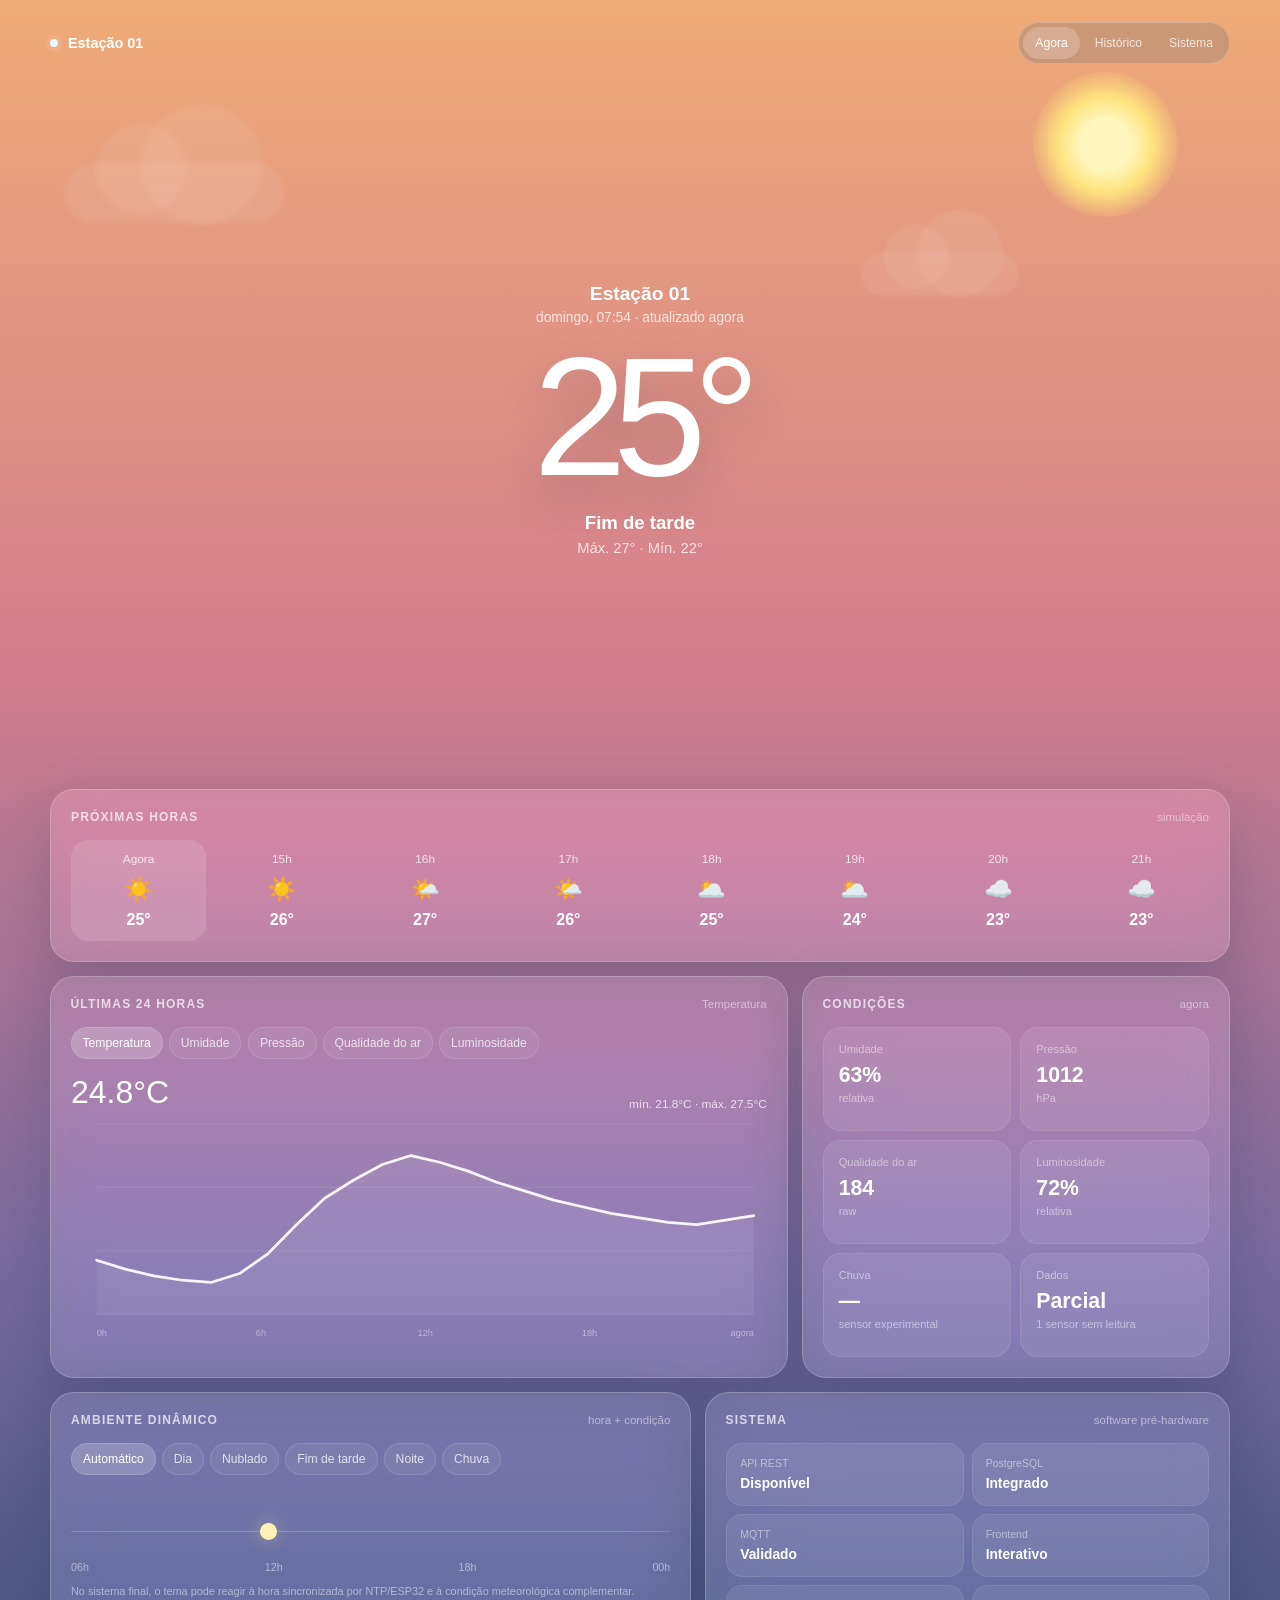
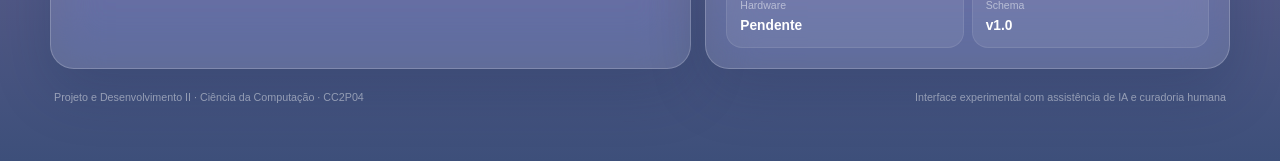
==== preview/index.html @ 2f794c07 "feat: adicionar preview interativo do dashboard" ====
<!doctype html>
<html lang="pt-BR">
<head>
<meta charset="utf-8">
<meta name="viewport" content="width=device-width,initial-scale=1,viewport-fit=cover">
<title>Estação Meteorológica — Preview</title>
<style>
:root{--soft:rgba(255,255,255,.76);--faint:rgba(255,255,255,.5);--glass:rgba(255,255,255,.14);--stroke:rgba(255,255,255,.2);--font:-apple-system,BlinkMacSystemFont,"SF Pro Display","Segoe UI",Arial,sans-serif;--mx:0;--my:0}
*{box-sizing:border-box}html{scroll-behavior:smooth}body{margin:0;min-height:100vh;color:#fff;font-family:var(--font);overflow-x:hidden;transition:background 1s ease;background:linear-gradient(#63c4ff,#4ba6f4 38%,#2e77c3 78%,#245b9b)}
body.cloudy{background:linear-gradient(#9bbfd7,#719ab7 38%,#557b9a 78%,#3d5b7d)}body.sunset{background:linear-gradient(#efab77,#d27d8e 38%,#776a9c 72%,#3d4f7a)}body.night{background:linear-gradient(#162946,#203a65 40%,#1b3156 76%,#0f1d34)}body.rain{background:linear-gradient(#748b9d,#5a7287 40%,#40576c 76%,#2b3d50)}
.sky{position:fixed;inset:0;overflow:hidden;pointer-events:none}.sun,.moon{position:absolute;right:8vw;top:8vh;border-radius:50%;transition:opacity 1s;transform:translate(calc(var(--mx)*-14px),calc(var(--my)*-10px))}.sun{width:145px;height:145px;background:radial-gradient(circle,#fff6bd 0 25%,#ffe37d 46%,rgba(255,225,120,.1) 71%,transparent 73%)}.moon{width:88px;height:88px;background:radial-gradient(circle at 35% 35%,#fff,#dfe8f4 65%,#b9c9db);box-shadow:0 0 36px rgba(220,232,255,.25);opacity:0}
.stars{position:absolute;inset:0;opacity:0;transition:opacity 1s}.star{position:absolute;width:2px;height:2px;border-radius:50%;background:#fff;animation:tw 2.5s ease-in-out infinite alternate}@keyframes tw{from{opacity:.25}to{opacity:.9}}
.cloud{position:absolute;width:220px;height:62px;border-radius:60px;background:rgba(255,255,255,.18);filter:blur(2px);opacity:.15;animation:drift 28s linear infinite alternate}.cloud:before,.cloud:after{content:"";position:absolute;border-radius:50%;background:inherit}.cloud:before{width:90px;height:90px;left:32px;top:-38px}.cloud:after{width:120px;height:120px;right:22px;top:-58px}.c1{left:5vw;top:18vh}.c2{right:18vw;top:27vh;transform:scale(.72)}@keyframes drift{from{margin-left:-25px}to{margin-left:35px}}
.rainfx{position:absolute;inset:-15%;opacity:0;background:repeating-linear-gradient(112deg,transparent 0 25px,rgba(255,255,255,.07) 26px 28px,transparent 29px 52px);animation:rf .85s linear infinite}@keyframes rf{to{background-position:50px 120px}}
body.night .sun{opacity:0}body.night .moon,body.night .stars{opacity:.95}body.cloudy .cloud,body.rain .cloud{opacity:.78}body.sunset .cloud{opacity:.4}body.rain .rainfx{opacity:1}
.shell{width:min(1180px,calc(100% - 28px));margin:auto;padding:22px 0 58px;position:relative;z-index:1}.top{display:flex;justify-content:space-between;align-items:center;gap:16px;position:sticky;top:10px;z-index:9}.brand{display:flex;gap:10px;align-items:center;font-weight:650;font-size:.9rem}.dot{width:8px;height:8px;border-radius:50%;background:#e7fbff;box-shadow:0 0 0 4px rgba(255,255,255,.09)}.nav{display:flex;gap:3px;padding:4px;border:1px solid var(--stroke);background:rgba(18,61,108,.15);backdrop-filter:blur(20px);border-radius:999px}.nav button,.switch button,.tabs button{font:inherit;color:var(--soft);cursor:pointer;border:1px solid transparent;background:transparent;border-radius:999px;padding:8px 11px;font-size:.76rem}.nav button.on,.switch button.on,.tabs button.on{background:rgba(255,255,255,.2);color:#fff}
.hero{min-height:79vh;display:grid;place-items:center;text-align:center}.heroin{transform:translate(calc(var(--mx)*7px),calc(var(--my)*5px));transition:transform .16s linear}.loc{font-size:1.2rem;font-weight:650}.meta{font-size:.86rem;color:var(--soft);margin-top:5px}.temp{font-size:clamp(6rem,15vw,10.5rem);font-weight:180;letter-spacing:-.08em;line-height:.86;margin-top:20px;text-shadow:0 18px 50px rgba(8,35,70,.22)}.cond{font-size:1.16rem;font-weight:650;margin-top:22px}.hilo{font-size:.92rem;color:var(--soft);margin-top:6px}
.glass{background:var(--glass);border:1px solid var(--stroke);box-shadow:0 22px 58px rgba(8,35,70,.2);backdrop-filter:blur(24px) saturate(135%)}.card{border-radius:24px;padding:20px;margin-top:14px}.title{display:flex;justify-content:space-between;align-items:center;margin-bottom:16px}.title h2{margin:0;font-size:.75rem;text-transform:uppercase;letter-spacing:.1em;color:rgba(255,255,255,.72)}.title span{font-size:.72rem;color:var(--faint)}
.hours{display:grid;grid-template-columns:repeat(8,minmax(78px,1fr));gap:8px;overflow-x:auto}.hour{text-align:center;padding:12px 8px;border-radius:17px;transition:.2s}.hour:hover{background:rgba(255,255,255,.1);transform:translateY(-3px)}.hour.now{background:rgba(255,255,255,.13)}.t{font-size:.74rem;color:var(--soft)}.ico{font-size:1.45rem;margin:10px 0 8px}.deg{font-weight:650}
.grid{display:grid;grid-template-columns:1.55fr .9fr;gap:14px}.tabs,.switch{display:flex;gap:6px;flex-wrap:wrap;margin-bottom:15px}.tabs button,.switch button{border-color:rgba(255,255,255,.13);background:rgba(255,255,255,.06)}.charttop{display:flex;justify-content:space-between;align-items:end;gap:10px}.big{font-size:2rem;font-weight:500}.stats{font-size:.74rem;color:var(--soft)}svg{width:100%;display:block;touch-action:none}.tip{position:fixed;pointer-events:none;z-index:20;opacity:0;transform:translate(-50%,-125%);padding:8px 10px;border-radius:12px;background:rgba(8,30,58,.82);border:1px solid rgba(255,255,255,.18);font-size:.72rem;backdrop-filter:blur(12px)}.tip.show{opacity:1}
.tiles{display:grid;grid-template-columns:1fr 1fr;gap:9px}.tile{padding:15px;border-radius:18px;background:rgba(255,255,255,.08);border:1px solid rgba(255,255,255,.09);transition:.16s;min-height:104px}.tile:hover{transform:translateY(-3px);background:rgba(255,255,255,.13)}.k{font-size:.69rem;color:var(--faint)}.v{font-size:1.33rem;font-weight:620;margin-top:8px}.u{font-size:.69rem;color:var(--faint);margin-top:4px}
.system{display:grid;grid-template-columns:1.1fr .9fr;gap:14px}.timeline{height:72px;position:relative;margin-top:26px}.timeline:before{content:"";position:absolute;left:0;right:0;top:30px;height:1px;background:rgba(255,255,255,.18)}.marker{position:absolute;top:22px;width:17px;height:17px;border-radius:50%;background:#fff2b6;box-shadow:0 0 18px rgba(255,232,150,.4);transition:left .8s}.labels{position:absolute;left:0;right:0;bottom:0;display:flex;justify-content:space-between;font-size:.67rem;color:var(--faint)}.sysgrid{display:grid;grid-template-columns:1fr 1fr;gap:8px}.sys{padding:13px;border-radius:16px;background:rgba(255,255,255,.08);border:1px solid rgba(255,255,255,.09)}.sys span{display:block;font-size:.66rem;color:var(--faint);margin-bottom:5px}.sys strong{font-size:.86rem}.note{font-size:.68rem;color:var(--faint);line-height:1.5;margin-top:10px}footer{padding:22px 4px 0;font-size:.67rem;color:var(--faint);display:flex;justify-content:space-between;gap:10px}
@media(max-width:900px){.grid,.system{grid-template-columns:1fr}}@media(max-width:650px){.shell{width:calc(100% - 18px);padding-top:12px}.hero{min-height:74vh}.hours{grid-template-columns:repeat(8,82px)}.nav button{padding:7px 9px}footer{flex-direction:column}}
</style>
</head>
<body>
<div class="sky"><div class="sun"></div><div class="moon"></div><div class="stars" id="stars"></div><div class="cloud c1"></div><div class="cloud c2"></div><div class="rainfx"></div></div>
<div class="tip" id="tip"></div>
<main class="shell">
<header class="top"><div class="brand"><span class="dot"></span>Estação 01</div><nav class="nav"><button class="on" data-to="hero">Agora</button><button data-to="history">Histórico</button><button data-to="system">Sistema</button></nav></header>
<section class="hero" id="hero"><div class="heroin"><div class="loc">Estação 01</div><div class="meta" id="meta"></div><div class="temp">25°</div><div class="cond" id="cond">Céu aberto</div><div class="hilo">Máx. 27° · Mín. 22°</div></div></section>
<section class="card glass"><div class="title"><h2>Próximas horas</h2><span>simulação</span></div><div class="hours">
<div class="hour now"><div class="t">Agora</div><div class="ico">☀️</div><div class="deg">25°</div></div><div class="hour"><div class="t">15h</div><div class="ico">☀️</div><div class="deg">26°</div></div><div class="hour"><div class="t">16h</div><div class="ico">🌤️</div><div class="deg">27°</div></div><div class="hour"><div class="t">17h</div><div class="ico">🌤️</div><div class="deg">26°</div></div><div class="hour"><div class="t">18h</div><div class="ico">🌥️</div><div class="deg">25°</div></div><div class="hour"><div class="t">19h</div><div class="ico">🌥️</div><div class="deg">24°</div></div><div class="hour"><div class="t">20h</div><div class="ico">☁️</div><div class="deg">23°</div></div><div class="hour"><div class="t">21h</div><div class="ico">☁️</div><div class="deg">23°</div></div>
</div></section>
<section class="grid" id="history">
<article class="card glass"><div class="title"><h2>Últimas 24 horas</h2><span id="mname">Temperatura</span></div><div class="tabs" id="tabs"></div><div class="charttop"><div class="big" id="cval">24.8°C</div><div class="stats" id="stats"></div></div><svg id="chart" viewBox="0 0 760 250"></svg></article>
<aside class="card glass"><div class="title"><h2>Condições</h2><span>agora</span></div><div class="tiles"><div class="tile"><div class="k">Umidade</div><div class="v">63%</div><div class="u">relativa</div></div><div class="tile"><div class="k">Pressão</div><div class="v">1012</div><div class="u">hPa</div></div><div class="tile"><div class="k">Qualidade do ar</div><div class="v">184</div><div class="u">raw</div></div><div class="tile"><div class="k">Luminosidade</div><div class="v">72%</div><div class="u">relativa</div></div><div class="tile"><div class="k">Chuva</div><div class="v">—</div><div class="u">sensor experimental</div></div><div class="tile"><div class="k">Dados</div><div class="v">Parcial</div><div class="u">1 sensor sem leitura</div></div></div></aside>
</section>
<section class="system" id="system">
<article class="card glass"><div class="title"><h2>Ambiente dinâmico</h2><span>hora + condição</span></div><div class="switch" id="switch"><button class="on" data-w="auto">Automático</button><button data-w="">Dia</button><button data-w="cloudy">Nublado</button><button data-w="sunset">Fim de tarde</button><button data-w="night">Noite</button><button data-w="rain">Chuva</button></div><div class="timeline"><div class="marker" id="marker"></div><div class="labels"><span>06h</span><span>12h</span><span>18h</span><span>00h</span></div></div><div class="note">No sistema final, o tema pode reagir à hora sincronizada por NTP/ESP32 e à condição meteorológica complementar.</div></article>
<aside class="card glass"><div class="title"><h2>Sistema</h2><span>software pré-hardware</span></div><div class="sysgrid"><div class="sys"><span>API REST</span><strong>Disponível</strong></div><div class="sys"><span>PostgreSQL</span><strong>Integrado</strong></div><div class="sys"><span>MQTT</span><strong>Validado</strong></div><div class="sys"><span>Frontend</span><strong>Interativo</strong></div><div class="sys"><span>Hardware</span><strong>Pendente</strong></div><div class="sys"><span>Schema</span><strong>v1.0</strong></div></div></aside>
</section>
<footer><span>Projeto e Desenvolvimento II · Ciência da Computação · CC2P04</span><span>Interface experimental com assistência de IA e curadoria humana</span></footer>
</main>
<script>
const R=document.documentElement;addEventListener("pointermove",e=>{R.style.setProperty("--mx",(e.clientX/innerWidth-.5).toFixed(3));R.style.setProperty("--my",(e.clientY/innerHeight-.5).toFixed(3))});
const S=document.getElementById("stars");for(let i=0;i<70;i++){let s=document.createElement("i");s.className="star";s.style.left=Math.random()*100+"%";s.style.top=Math.random()*58+"%";s.style.animationDelay=Math.random()*3+"s";S.appendChild(s)}
document.querySelectorAll(".nav button").forEach(b=>b.onclick=()=>{document.querySelectorAll(".nav button").forEach(x=>x.classList.remove("on"));b.classList.add("on");document.getElementById(b.dataset.to).scrollIntoView({behavior:"smooth"})});
const D={temperature_c:["Temperatura","°C",1,[22.8,22.4,22.1,21.9,21.8,22.2,23.1,24.4,25.6,26.4,27.1,27.5,27.2,26.8,26.3,25.9,25.5,25.2,24.9,24.7,24.5,24.4,24.6,24.8]],humidity_pct:["Umidade","%",0,[71,73,74,75,76,74,71,68,64,60,57,55,54,55,57,59,61,62,63,64,65,65,64,63]],pressure_hpa:["Pressão"," hPa",0,[1014,1014,1014,1013,1013,1013,1013,1012,1012,1012,1011,1011,1011,1011,1012,1012,1012,1012,1012,1013,1013,1013,1012,1012]],air_quality_raw:["Qualidade do ar"," raw",0,[168,170,171,169,166,165,170,176,180,184,190,194,197,192,188,185,182,180,179,181,183,185,184,184]],luminosity_pct:["Luminosidade","%",0,[2,1,1,1,2,8,20,38,56,69,78,84,87,83,77,68,55,41,28,17,9,5,3,2]]};let A="temperature_c",P=[];
function tabs(){let c=document.getElementById("tabs");c.innerHTML="";Object.entries(D).forEach(([k,v])=>{let b=document.createElement("button");b.textContent=v[0];if(k===A)b.className="on";b.onclick=()=>{A=k;tabs();chart()};c.appendChild(b)})}
function chart(){let [name,u,dec,v]=D[A],W=760,H=250,p={l:28,r:14,t:14,b:28},mn=Math.min(...v),mx=Math.max(...v),sp=Math.max(mx-mn,2),lo=mn-sp*.25,hi=mx+sp*.25,x=i=>p.l+i*(W-p.l-p.r)/(v.length-1),y=n=>p.t+(hi-n)*(H-p.t-p.b)/(hi-lo);P=v.map((n,i)=>({x:x(i),y:y(n),v:n,i}));let pts=P.map(q=>q.x+","+q.y).join(" "),area=p.l+","+(H-p.b)+" "+pts+" "+(W-p.r)+","+(H-p.b),g="";for(let i=0;i<4;i++){let yy=p.t+i*(H-p.t-p.b)/3;g+='<line x1="'+p.l+'" y1="'+yy+'" x2="'+(W-p.r)+'" y2="'+yy+'" stroke="rgba(255,255,255,.11)"/>'}let labs=["0h","6h","12h","18h","agora"].map((z,i)=>'<text x="'+(p.l+i*(W-p.l-p.r)/4)+'" y="'+(H-4)+'" fill="rgba(255,255,255,.48)" font-size="10" text-anchor="'+(i===0?"start":i===4?"end":"middle")+'">'+z+'</text>').join("");document.getElementById("chart").innerHTML=g+'<polygon points="'+area+'" fill="rgba(255,255,255,.07)"/><polyline points="'+pts+'" fill="none" stroke="white" stroke-opacity=".92" stroke-width="3" stroke-linecap="round" stroke-linejoin="round"/><line id="cross" y1="'+p.t+'" y2="'+(H-p.b)+'" stroke="rgba(255,255,255,.4)" opacity="0"/><circle id="focus" r="5" fill="white" opacity="0"/>'+labs;document.getElementById("mname").textContent=name;document.getElementById("cval").textContent=v.at(-1).toFixed(dec)+u;document.getElementById("stats").textContent="mín. "+mn.toFixed(dec)+u+" · máx. "+mx.toFixed(dec)+u}
function move(e){let r=chartEl.getBoundingClientRect(),cx=e.touches?e.touches[0].clientX:e.clientX,cy=e.touches?e.touches[0].clientY:e.clientY,sx=(cx-r.left)*760/r.width,q=P.reduce((a,b)=>Math.abs(b.x-sx)<Math.abs(a.x-sx)?b:a),d=D[A],cr=document.getElementById("cross"),fo=document.getElementById("focus");cr.setAttribute("x1",q.x);cr.setAttribute("x2",q.x);cr.setAttribute("opacity","1");fo.setAttribute("cx",q.x);fo.setAttribute("cy",q.y);fo.setAttribute("opacity","1");let tip=document.getElementById("tip");tip.textContent=String(q.i).padStart(2,"0")+"h · "+q.v.toFixed(d[2])+d[1];tip.style.left=cx+"px";tip.style.top=cy+"px";tip.classList.add("show")}function leave(){document.getElementById("tip").classList.remove("show");document.getElementById("cross")?.setAttribute("opacity","0");document.getElementById("focus")?.setAttribute("opacity","0")}
const chartEl=document.getElementById("chart");chartEl.addEventListener("mousemove",move);chartEl.addEventListener("mouseleave",leave);chartEl.addEventListener("touchmove",e=>{e.preventDefault();move(e)},{passive:false});chartEl.addEventListener("touchend",leave);
function theme(n){document.body.className=n;document.getElementById("cond").textContent=n==="cloudy"?"Nublado":n==="sunset"?"Fim de tarde":n==="night"?"Céu limpo":n==="rain"?"Chuva":"Céu aberto"}function auto(){let h=new Date().getHours();theme(h>=5&&h<8?"sunset":h>=8&&h<17?"":h>=17&&h<19?"sunset":"night")}
document.querySelectorAll("#switch button").forEach(b=>b.onclick=()=>{document.querySelectorAll("#switch button").forEach(x=>x.classList.remove("on"));b.classList.add("on");b.dataset.w==="auto"?auto():theme(b.dataset.w)});
function clock(){let n=new Date();document.getElementById("meta").textContent=new Intl.DateTimeFormat("pt-BR",{weekday:"long",hour:"2-digit",minute:"2-digit"}).format(n)+" · atualizado agora";let m=n.getHours()*60+n.getMinutes();document.getElementById("marker").style.left="calc("+Math.max(3,Math.min(95,m/1440*100))+"% - 8px)"}tabs();chart();auto();clock();setInterval(clock,30000);
</script>
</body>
</html>
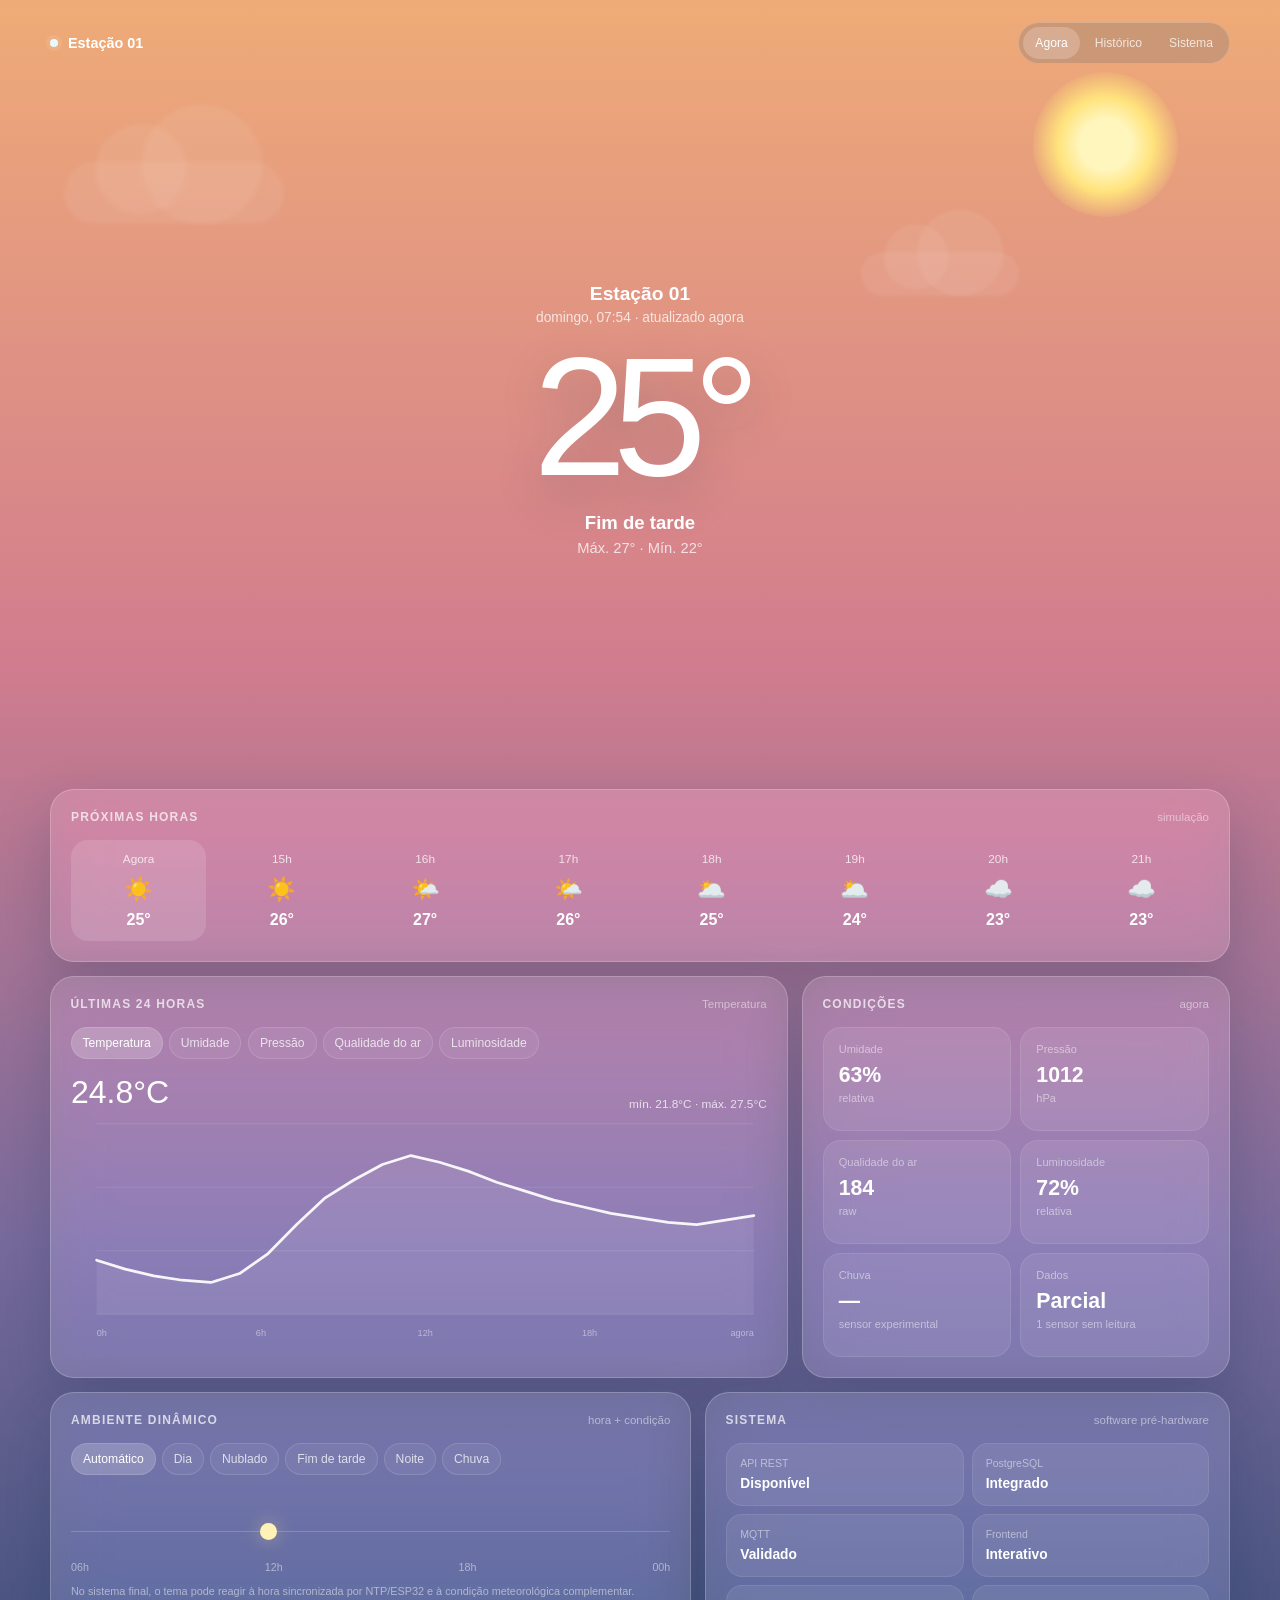
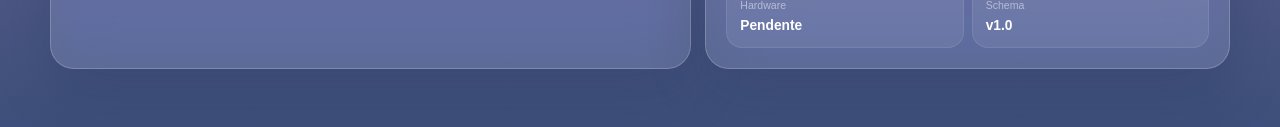
==== commit c78c0f5e: "fix: ocultar footer do preview público" ====
--- a/preview/index.html
+++ b/preview/index.html
@@ -19,8 +19,8 @@
 .hours{display:grid;grid-template-columns:repeat(8,minmax(78px,1fr));gap:8px;overflow-x:auto}.hour{text-align:center;padding:12px 8px;border-radius:17px;transition:.2s}.hour:hover{background:rgba(255,255,255,.1);transform:translateY(-3px)}.hour.now{background:rgba(255,255,255,.13)}.t{font-size:.74rem;color:var(--soft)}.ico{font-size:1.45rem;margin:10px 0 8px}.deg{font-weight:650}
 .grid{display:grid;grid-template-columns:1.55fr .9fr;gap:14px}.tabs,.switch{display:flex;gap:6px;flex-wrap:wrap;margin-bottom:15px}.tabs button,.switch button{border-color:rgba(255,255,255,.13);background:rgba(255,255,255,.06)}.charttop{display:flex;justify-content:space-between;align-items:end;gap:10px}.big{font-size:2rem;font-weight:500}.stats{font-size:.74rem;color:var(--soft)}svg{width:100%;display:block;touch-action:none}.tip{position:fixed;pointer-events:none;z-index:20;opacity:0;transform:translate(-50%,-125%);padding:8px 10px;border-radius:12px;background:rgba(8,30,58,.82);border:1px solid rgba(255,255,255,.18);font-size:.72rem;backdrop-filter:blur(12px)}.tip.show{opacity:1}
 .tiles{display:grid;grid-template-columns:1fr 1fr;gap:9px}.tile{padding:15px;border-radius:18px;background:rgba(255,255,255,.08);border:1px solid rgba(255,255,255,.09);transition:.16s;min-height:104px}.tile:hover{transform:translateY(-3px);background:rgba(255,255,255,.13)}.k{font-size:.69rem;color:var(--faint)}.v{font-size:1.33rem;font-weight:620;margin-top:8px}.u{font-size:.69rem;color:var(--faint);margin-top:4px}
-.system{display:grid;grid-template-columns:1.1fr .9fr;gap:14px}.timeline{height:72px;position:relative;margin-top:26px}.timeline:before{content:"";position:absolute;left:0;right:0;top:30px;height:1px;background:rgba(255,255,255,.18)}.marker{position:absolute;top:22px;width:17px;height:17px;border-radius:50%;background:#fff2b6;box-shadow:0 0 18px rgba(255,232,150,.4);transition:left .8s}.labels{position:absolute;left:0;right:0;bottom:0;display:flex;justify-content:space-between;font-size:.67rem;color:var(--faint)}.sysgrid{display:grid;grid-template-columns:1fr 1fr;gap:8px}.sys{padding:13px;border-radius:16px;background:rgba(255,255,255,.08);border:1px solid rgba(255,255,255,.09)}.sys span{display:block;font-size:.66rem;color:var(--faint);margin-bottom:5px}.sys strong{font-size:.86rem}.note{font-size:.68rem;color:var(--faint);line-height:1.5;margin-top:10px}footer{padding:22px 4px 0;font-size:.67rem;color:var(--faint);display:flex;justify-content:space-between;gap:10px}
-@media(max-width:900px){.grid,.system{grid-template-columns:1fr}}@media(max-width:650px){.shell{width:calc(100% - 18px);padding-top:12px}.hero{min-height:74vh}.hours{grid-template-columns:repeat(8,82px)}.nav button{padding:7px 9px}footer{flex-direction:column}}
+.system{display:grid;grid-template-columns:1.1fr .9fr;gap:14px}.timeline{height:72px;position:relative;margin-top:26px}.timeline:before{content:"";position:absolute;left:0;right:0;top:30px;height:1px;background:rgba(255,255,255,.18)}.marker{position:absolute;top:22px;width:17px;height:17px;border-radius:50%;background:#fff2b6;box-shadow:0 0 18px rgba(255,232,150,.4);transition:left .8s}.labels{position:absolute;left:0;right:0;bottom:0;display:flex;justify-content:space-between;font-size:.67rem;color:var(--faint)}.sysgrid{display:grid;grid-template-columns:1fr 1fr;gap:8px}.sys{padding:13px;border-radius:16px;background:rgba(255,255,255,.08);border:1px solid rgba(255,255,255,.09)}.sys span{display:block;font-size:.66rem;color:var(--faint);margin-bottom:5px}.sys strong{font-size:.86rem}.note{font-size:.68rem;color:var(--faint);line-height:1.5;margin-top:10px}
+@media(max-width:900px){.grid,.system{grid-template-columns:1fr}}@media(max-width:650px){.shell{width:calc(100% - 18px);padding-top:12px}.hero{min-height:74vh}.hours{grid-template-columns:repeat(8,82px)}.nav button{padding:7px 9px}}
 </style>
 </head>
 <body>
@@ -40,7 +40,6 @@
 <article class="card glass"><div class="title"><h2>Ambiente dinâmico</h2><span>hora + condição</span></div><div class="switch" id="switch"><button class="on" data-w="auto">Automático</button><button data-w="">Dia</button><button data-w="cloudy">Nublado</button><button data-w="sunset">Fim de tarde</button><button data-w="night">Noite</button><button data-w="rain">Chuva</button></div><div class="timeline"><div class="marker" id="marker"></div><div class="labels"><span>06h</span><span>12h</span><span>18h</span><span>00h</span></div></div><div class="note">No sistema final, o tema pode reagir à hora sincronizada por NTP/ESP32 e à condição meteorológica complementar.</div></article>
 <aside class="card glass"><div class="title"><h2>Sistema</h2><span>software pré-hardware</span></div><div class="sysgrid"><div class="sys"><span>API REST</span><strong>Disponível</strong></div><div class="sys"><span>PostgreSQL</span><strong>Integrado</strong></div><div class="sys"><span>MQTT</span><strong>Validado</strong></div><div class="sys"><span>Frontend</span><strong>Interativo</strong></div><div class="sys"><span>Hardware</span><strong>Pendente</strong></div><div class="sys"><span>Schema</span><strong>v1.0</strong></div></div></aside>
 </section>
-<footer><span>Projeto e Desenvolvimento II · Ciência da Computação · CC2P04</span><span>Interface experimental com assistência de IA e curadoria humana</span></footer>
 </main>
 <script>
 const R=document.documentElement;addEventListener("pointermove",e=>{R.style.setProperty("--mx",(e.clientX/innerWidth-.5).toFixed(3));R.style.setProperty("--my",(e.clientY/innerHeight-.5).toFixed(3))});
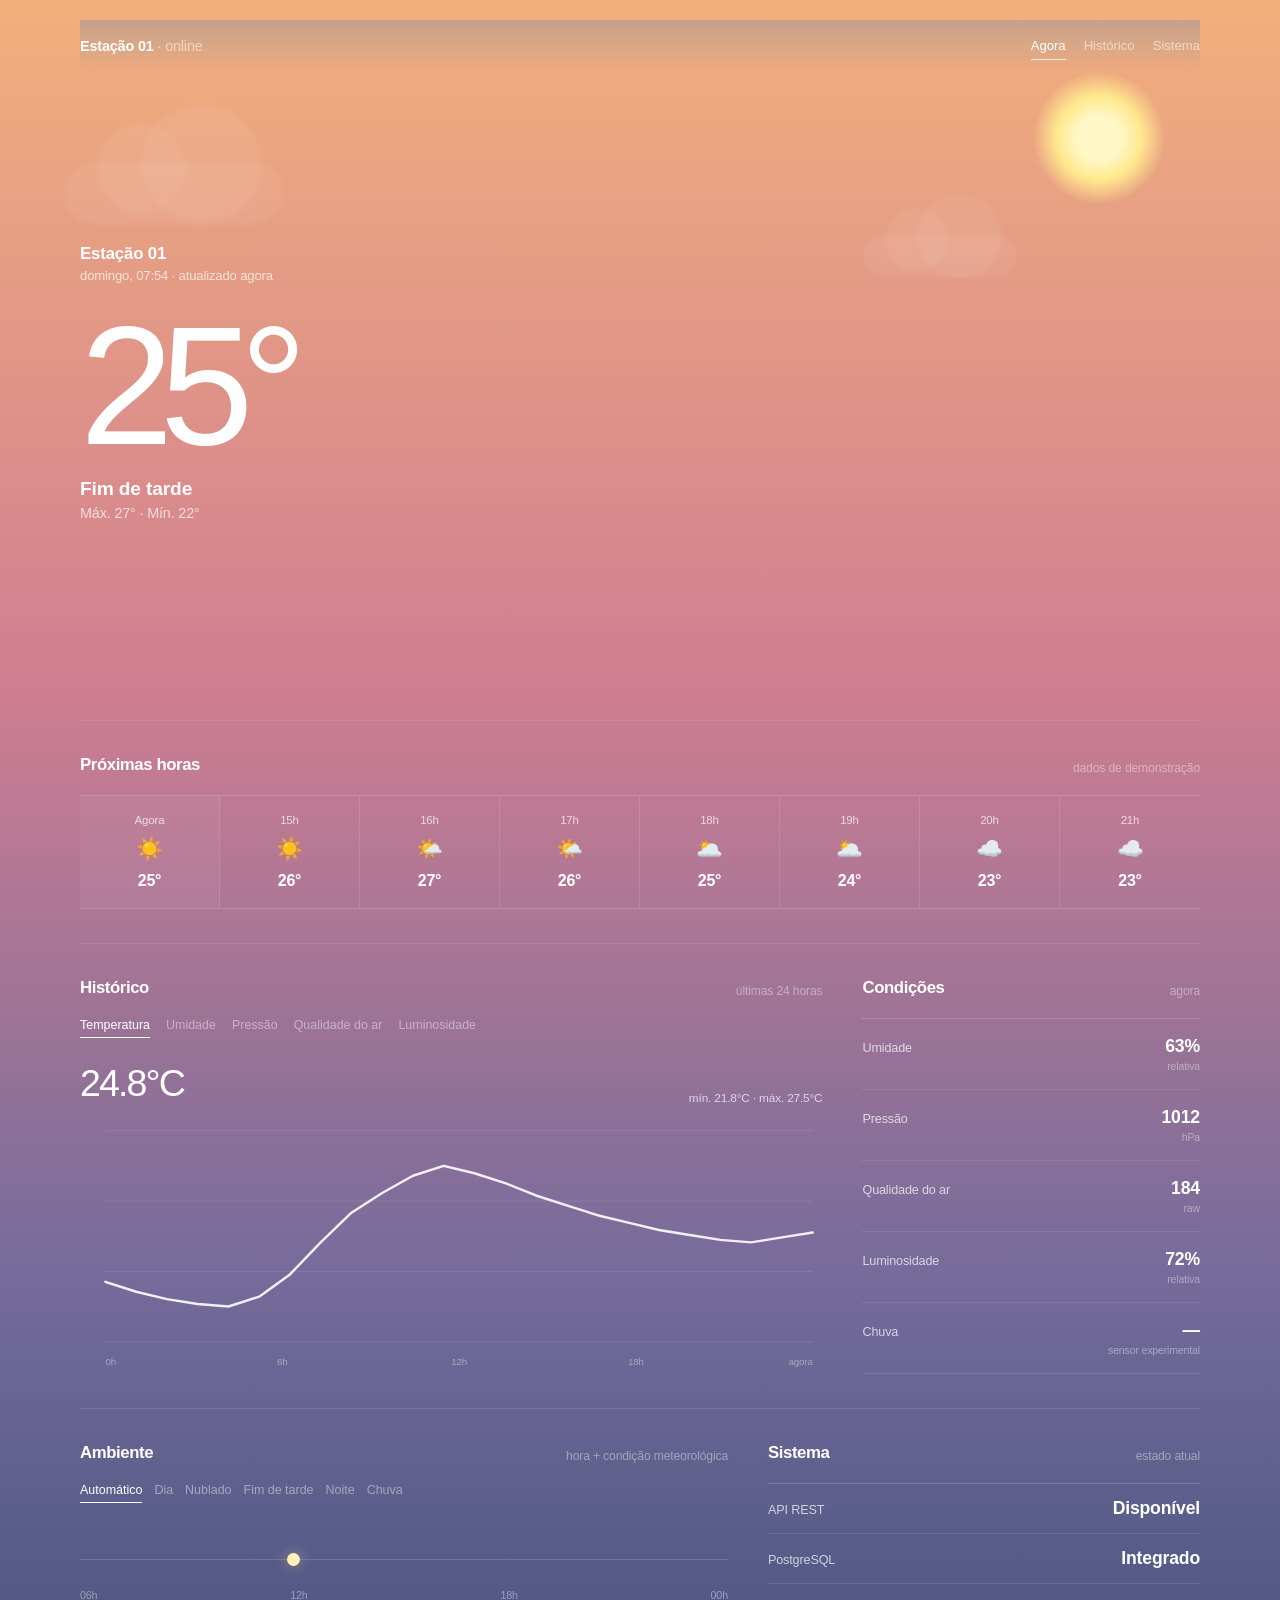
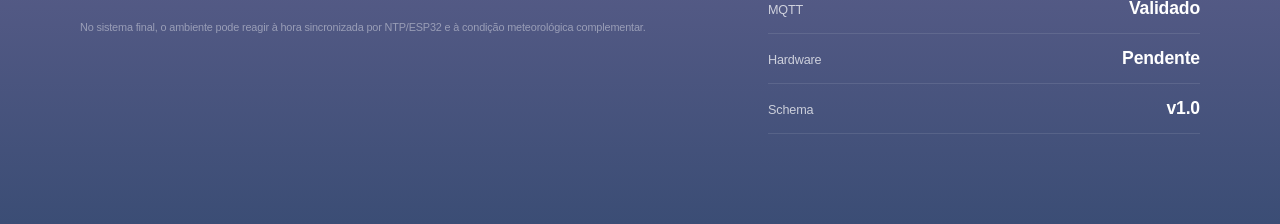
==== commit 912c9b98: "refactor: refinar composição visual do preview" ====
--- a/preview/index.html
+++ b/preview/index.html
@@ -3,56 +3,250 @@
 <head>
 <meta charset="utf-8">
 <meta name="viewport" content="width=device-width,initial-scale=1,viewport-fit=cover">
-<title>Estação Meteorológica — Preview</title>
+<title>Estação Meteorológica — Preview refinado</title>
 <style>
-:root{--soft:rgba(255,255,255,.76);--faint:rgba(255,255,255,.5);--glass:rgba(255,255,255,.14);--stroke:rgba(255,255,255,.2);--font:-apple-system,BlinkMacSystemFont,"SF Pro Display","Segoe UI",Arial,sans-serif;--mx:0;--my:0}
-*{box-sizing:border-box}html{scroll-behavior:smooth}body{margin:0;min-height:100vh;color:#fff;font-family:var(--font);overflow-x:hidden;transition:background 1s ease;background:linear-gradient(#63c4ff,#4ba6f4 38%,#2e77c3 78%,#245b9b)}
-body.cloudy{background:linear-gradient(#9bbfd7,#719ab7 38%,#557b9a 78%,#3d5b7d)}body.sunset{background:linear-gradient(#efab77,#d27d8e 38%,#776a9c 72%,#3d4f7a)}body.night{background:linear-gradient(#162946,#203a65 40%,#1b3156 76%,#0f1d34)}body.rain{background:linear-gradient(#748b9d,#5a7287 40%,#40576c 76%,#2b3d50)}
-.sky{position:fixed;inset:0;overflow:hidden;pointer-events:none}.sun,.moon{position:absolute;right:8vw;top:8vh;border-radius:50%;transition:opacity 1s;transform:translate(calc(var(--mx)*-14px),calc(var(--my)*-10px))}.sun{width:145px;height:145px;background:radial-gradient(circle,#fff6bd 0 25%,#ffe37d 46%,rgba(255,225,120,.1) 71%,transparent 73%)}.moon{width:88px;height:88px;background:radial-gradient(circle at 35% 35%,#fff,#dfe8f4 65%,#b9c9db);box-shadow:0 0 36px rgba(220,232,255,.25);opacity:0}
-.stars{position:absolute;inset:0;opacity:0;transition:opacity 1s}.star{position:absolute;width:2px;height:2px;border-radius:50%;background:#fff;animation:tw 2.5s ease-in-out infinite alternate}@keyframes tw{from{opacity:.25}to{opacity:.9}}
-.cloud{position:absolute;width:220px;height:62px;border-radius:60px;background:rgba(255,255,255,.18);filter:blur(2px);opacity:.15;animation:drift 28s linear infinite alternate}.cloud:before,.cloud:after{content:"";position:absolute;border-radius:50%;background:inherit}.cloud:before{width:90px;height:90px;left:32px;top:-38px}.cloud:after{width:120px;height:120px;right:22px;top:-58px}.c1{left:5vw;top:18vh}.c2{right:18vw;top:27vh;transform:scale(.72)}@keyframes drift{from{margin-left:-25px}to{margin-left:35px}}
-.rainfx{position:absolute;inset:-15%;opacity:0;background:repeating-linear-gradient(112deg,transparent 0 25px,rgba(255,255,255,.07) 26px 28px,transparent 29px 52px);animation:rf .85s linear infinite}@keyframes rf{to{background-position:50px 120px}}
-body.night .sun{opacity:0}body.night .moon,body.night .stars{opacity:.95}body.cloudy .cloud,body.rain .cloud{opacity:.78}body.sunset .cloud{opacity:.4}body.rain .rainfx{opacity:1}
-.shell{width:min(1180px,calc(100% - 28px));margin:auto;padding:22px 0 58px;position:relative;z-index:1}.top{display:flex;justify-content:space-between;align-items:center;gap:16px;position:sticky;top:10px;z-index:9}.brand{display:flex;gap:10px;align-items:center;font-weight:650;font-size:.9rem}.dot{width:8px;height:8px;border-radius:50%;background:#e7fbff;box-shadow:0 0 0 4px rgba(255,255,255,.09)}.nav{display:flex;gap:3px;padding:4px;border:1px solid var(--stroke);background:rgba(18,61,108,.15);backdrop-filter:blur(20px);border-radius:999px}.nav button,.switch button,.tabs button{font:inherit;color:var(--soft);cursor:pointer;border:1px solid transparent;background:transparent;border-radius:999px;padding:8px 11px;font-size:.76rem}.nav button.on,.switch button.on,.tabs button.on{background:rgba(255,255,255,.2);color:#fff}
-.hero{min-height:79vh;display:grid;place-items:center;text-align:center}.heroin{transform:translate(calc(var(--mx)*7px),calc(var(--my)*5px));transition:transform .16s linear}.loc{font-size:1.2rem;font-weight:650}.meta{font-size:.86rem;color:var(--soft);margin-top:5px}.temp{font-size:clamp(6rem,15vw,10.5rem);font-weight:180;letter-spacing:-.08em;line-height:.86;margin-top:20px;text-shadow:0 18px 50px rgba(8,35,70,.22)}.cond{font-size:1.16rem;font-weight:650;margin-top:22px}.hilo{font-size:.92rem;color:var(--soft);margin-top:6px}
-.glass{background:var(--glass);border:1px solid var(--stroke);box-shadow:0 22px 58px rgba(8,35,70,.2);backdrop-filter:blur(24px) saturate(135%)}.card{border-radius:24px;padding:20px;margin-top:14px}.title{display:flex;justify-content:space-between;align-items:center;margin-bottom:16px}.title h2{margin:0;font-size:.75rem;text-transform:uppercase;letter-spacing:.1em;color:rgba(255,255,255,.72)}.title span{font-size:.72rem;color:var(--faint)}
-.hours{display:grid;grid-template-columns:repeat(8,minmax(78px,1fr));gap:8px;overflow-x:auto}.hour{text-align:center;padding:12px 8px;border-radius:17px;transition:.2s}.hour:hover{background:rgba(255,255,255,.1);transform:translateY(-3px)}.hour.now{background:rgba(255,255,255,.13)}.t{font-size:.74rem;color:var(--soft)}.ico{font-size:1.45rem;margin:10px 0 8px}.deg{font-weight:650}
-.grid{display:grid;grid-template-columns:1.55fr .9fr;gap:14px}.tabs,.switch{display:flex;gap:6px;flex-wrap:wrap;margin-bottom:15px}.tabs button,.switch button{border-color:rgba(255,255,255,.13);background:rgba(255,255,255,.06)}.charttop{display:flex;justify-content:space-between;align-items:end;gap:10px}.big{font-size:2rem;font-weight:500}.stats{font-size:.74rem;color:var(--soft)}svg{width:100%;display:block;touch-action:none}.tip{position:fixed;pointer-events:none;z-index:20;opacity:0;transform:translate(-50%,-125%);padding:8px 10px;border-radius:12px;background:rgba(8,30,58,.82);border:1px solid rgba(255,255,255,.18);font-size:.72rem;backdrop-filter:blur(12px)}.tip.show{opacity:1}
-.tiles{display:grid;grid-template-columns:1fr 1fr;gap:9px}.tile{padding:15px;border-radius:18px;background:rgba(255,255,255,.08);border:1px solid rgba(255,255,255,.09);transition:.16s;min-height:104px}.tile:hover{transform:translateY(-3px);background:rgba(255,255,255,.13)}.k{font-size:.69rem;color:var(--faint)}.v{font-size:1.33rem;font-weight:620;margin-top:8px}.u{font-size:.69rem;color:var(--faint);margin-top:4px}
-.system{display:grid;grid-template-columns:1.1fr .9fr;gap:14px}.timeline{height:72px;position:relative;margin-top:26px}.timeline:before{content:"";position:absolute;left:0;right:0;top:30px;height:1px;background:rgba(255,255,255,.18)}.marker{position:absolute;top:22px;width:17px;height:17px;border-radius:50%;background:#fff2b6;box-shadow:0 0 18px rgba(255,232,150,.4);transition:left .8s}.labels{position:absolute;left:0;right:0;bottom:0;display:flex;justify-content:space-between;font-size:.67rem;color:var(--faint)}.sysgrid{display:grid;grid-template-columns:1fr 1fr;gap:8px}.sys{padding:13px;border-radius:16px;background:rgba(255,255,255,.08);border:1px solid rgba(255,255,255,.09)}.sys span{display:block;font-size:.66rem;color:var(--faint);margin-bottom:5px}.sys strong{font-size:.86rem}.note{font-size:.68rem;color:var(--faint);line-height:1.5;margin-top:10px}
-@media(max-width:900px){.grid,.system{grid-template-columns:1fr}}@media(max-width:650px){.shell{width:calc(100% - 18px);padding-top:12px}.hero{min-height:74vh}.hours{grid-template-columns:repeat(8,82px)}.nav button{padding:7px 9px}}
+:root{
+  --fg:#fff;
+  --muted:rgba(255,255,255,.72);
+  --faint:rgba(255,255,255,.42);
+  --line:rgba(255,255,255,.16);
+  --softline:rgba(255,255,255,.10);
+  --panel:rgba(255,255,255,.08);
+  --font:-apple-system,BlinkMacSystemFont,"SF Pro Display","SF Pro Text","Segoe UI",Arial,sans-serif;
+  --mx:0;--my:0;
+}
+*{box-sizing:border-box}
+html{scroll-behavior:smooth}
+body{
+  margin:0;min-height:100vh;color:var(--fg);font-family:var(--font);
+  background:linear-gradient(180deg,#69c7ff 0%,#4da6f4 36%,#2f77bf 75%,#1f568f 100%);
+  overflow-x:hidden;transition:background 1s ease;
+  letter-spacing:-.01em;
+}
+body.cloudy{background:linear-gradient(180deg,#a7c5d8 0%,#779bb5 38%,#58758f 76%,#3d566f 100%)}
+body.sunset{background:linear-gradient(180deg,#f2b07c 0%,#d17e91 37%,#756b9b 70%,#3b4d75 100%)}
+body.night{background:linear-gradient(180deg,#152943 0%,#213b64 38%,#1b3154 74%,#101d33 100%)}
+body.rain{background:linear-gradient(180deg,#7b91a2 0%,#5b7286 40%,#40566a 76%,#2b3d50 100%)}
+
+.ambient{position:fixed;inset:0;pointer-events:none;overflow:hidden}
+.sun,.moon{position:absolute;right:9vw;top:8vh;border-radius:50%;transition:opacity .9s;transform:translate(calc(var(--mx)*-10px),calc(var(--my)*-8px))}
+.sun{width:132px;height:132px;background:radial-gradient(circle,#fff7c6 0 24%,#ffe88d 45%,rgba(255,231,150,.12) 68%,transparent 71%)}
+.moon{width:80px;height:80px;background:radial-gradient(circle at 35% 34%,#fff,#e4ebf4 62%,#c2cfdd);box-shadow:0 0 32px rgba(225,236,255,.20);opacity:0}
+.stars{position:absolute;inset:0;opacity:0;transition:opacity .9s}
+.star{position:absolute;width:2px;height:2px;border-radius:50%;background:#fff;opacity:.65}
+.cloud{position:absolute;width:220px;height:62px;border-radius:60px;background:rgba(255,255,255,.16);filter:blur(2px);opacity:.14;animation:drift 30s ease-in-out infinite alternate}
+.cloud:before,.cloud:after{content:"";position:absolute;border-radius:50%;background:inherit}
+.cloud:before{width:90px;height:90px;left:32px;top:-38px}.cloud:after{width:120px;height:120px;right:22px;top:-58px}
+.c1{left:5vw;top:18vh}.c2{right:18vw;top:25vh;transform:scale(.7)}
+.rainfx{position:absolute;inset:-15%;opacity:0;background:repeating-linear-gradient(112deg,transparent 0 28px,rgba(255,255,255,.06) 29px 30px,transparent 31px 56px);animation:rain .9s linear infinite}
+@keyframes drift{from{margin-left:-25px}to{margin-left:35px}}@keyframes rain{to{background-position:50px 120px}}
+body.night .sun{opacity:0}body.night .moon,body.night .stars{opacity:.95}body.cloudy .cloud,body.rain .cloud{opacity:.78}body.sunset .cloud{opacity:.38}body.rain .rainfx{opacity:1}
+
+.shell{width:min(1120px,calc(100% - 28px));margin:auto;position:relative;z-index:1;padding:20px 0 56px}
+header{
+  position:sticky;top:0;z-index:10;display:flex;justify-content:space-between;align-items:center;
+  padding:12px 0;background:linear-gradient(180deg,rgba(57,126,192,.24),transparent);backdrop-filter:blur(8px)
+}
+.brand{font-size:.9rem;font-weight:600}.brand span{opacity:.55;font-weight:400}
+nav{display:flex;gap:18px}
+nav button{border:0;background:none;color:rgba(255,255,255,.58);font:inherit;font-size:.82rem;padding:6px 0;cursor:pointer;border-bottom:1px solid transparent}
+nav button.on{color:#fff;border-bottom-color:rgba(255,255,255,.72)}
+
+.hero{
+  min-height:72vh;display:flex;flex-direction:column;justify-content:center;
+  padding:5vh 0 8vh;
+}
+.place{font-size:1.05rem;font-weight:600;margin-bottom:4px}
+.meta{font-size:.82rem;color:var(--muted)}
+.temp{font-size:clamp(6.4rem,15vw,10.5rem);font-weight:180;letter-spacing:-.08em;line-height:.9;margin:28px 0 16px}
+.condition{font-size:1.2rem;font-weight:600}
+.hilo{font-size:.9rem;color:var(--muted);margin-top:5px}
+
+.section{padding:34px 0;border-top:1px solid var(--softline)}
+.section-head{display:flex;justify-content:space-between;align-items:end;gap:24px;margin-bottom:20px}
+.section-head h2{margin:0;font-size:1.05rem;font-weight:620;letter-spacing:-.025em}
+.section-head p{margin:0;color:var(--faint);font-size:.76rem}
+
+.hourly{
+  display:grid;grid-template-columns:repeat(8,1fr);gap:0;border-top:1px solid var(--line);border-bottom:1px solid var(--line)
+}
+.hour{padding:18px 10px;text-align:center;border-right:1px solid var(--softline)}
+.hour:last-child{border-right:0}
+.hour .time{font-size:.72rem;color:var(--muted)}
+.hour .icon{font-size:1.35rem;margin:10px 0}
+.hour .deg{font-size:1rem;font-weight:600}
+.hour.now{background:rgba(255,255,255,.045)}
+
+.content{
+  display:grid;grid-template-columns:minmax(0,1.65fr) minmax(260px,.75fr);gap:40px;align-items:start
+}
+.metric-tabs{display:flex;gap:16px;flex-wrap:wrap;margin-bottom:24px}
+.metric-tabs button{
+  border:0;background:none;color:rgba(255,255,255,.45);padding:0 0 5px;font:inherit;font-size:.78rem;cursor:pointer;border-bottom:1px solid transparent
+}
+.metric-tabs button.on{color:#fff;border-bottom-color:#fff}
+.chart-head{display:flex;justify-content:space-between;align-items:end;gap:20px;margin-bottom:12px}
+.chart-value{font-size:2.35rem;font-weight:450;letter-spacing:-.05em}
+.chart-stats{font-size:.74rem;color:var(--muted)}
+svg{display:block;width:100%;height:auto;touch-action:none}
+
+.side-list{border-top:1px solid var(--line)}
+.row{
+  display:grid;grid-template-columns:1fr auto;align-items:baseline;gap:24px;
+  padding:17px 0;border-bottom:1px solid var(--softline)
+}
+.row .label{font-size:.79rem;color:var(--muted)}
+.row .value{font-size:1.1rem;font-weight:600;text-align:right}
+.row .sub{display:block;font-size:.66rem;font-weight:400;color:var(--faint);margin-top:3px}
+
+.system-grid{display:grid;grid-template-columns:1.2fr .8fr;gap:40px}
+.switch{display:flex;gap:12px;flex-wrap:wrap;margin-bottom:26px}
+.switch button{
+  border:0;background:none;color:rgba(255,255,255,.45);font:inherit;font-size:.78rem;padding:0 0 5px;cursor:pointer;border-bottom:1px solid transparent
+}
+.switch button.on{color:#fff;border-bottom-color:#fff}
+.timeline{height:72px;position:relative}
+.timeline:before{content:"";position:absolute;left:0;right:0;top:30px;height:1px;background:var(--line)}
+.marker{position:absolute;top:24px;width:13px;height:13px;border-radius:50%;background:#fff2b9;box-shadow:0 0 14px rgba(255,237,178,.42)}
+.labels{position:absolute;left:0;right:0;bottom:0;display:flex;justify-content:space-between;font-size:.67rem;color:var(--faint)}
+.system-list{border-top:1px solid var(--line)}
+.system-list .row{padding:14px 0}
+
+.note{margin-top:18px;font-size:.68rem;line-height:1.55;color:var(--faint)}
+.tip{
+  position:fixed;pointer-events:none;z-index:20;opacity:0;transform:translate(-50%,-125%);
+  padding:7px 9px;border-radius:9px;background:rgba(8,30,58,.78);border:1px solid rgba(255,255,255,.15);
+  font-size:.7rem;backdrop-filter:blur(10px)
+}
+.tip.show{opacity:1}
+
+@media(max-width:820px){
+  .content,.system-grid{grid-template-columns:1fr;gap:28px}
+  .hourly{grid-template-columns:repeat(8,82px);overflow-x:auto}
+}
+@media(max-width:620px){
+  .shell{width:calc(100% - 22px)}
+  header{align-items:flex-start}
+  nav{gap:12px}
+  .hero{min-height:68vh}
+  .section{padding:28px 0}
+  .section-head{align-items:flex-start;flex-direction:column;gap:4px}
+  .chart-head{align-items:flex-start;flex-direction:column;gap:4px}
+}
 </style>
 </head>
 <body>
-<div class="sky"><div class="sun"></div><div class="moon"></div><div class="stars" id="stars"></div><div class="cloud c1"></div><div class="cloud c2"></div><div class="rainfx"></div></div>
+<div class="ambient"><div class="sun"></div><div class="moon"></div><div class="stars" id="stars"></div><div class="cloud c1"></div><div class="cloud c2"></div><div class="rainfx"></div></div>
 <div class="tip" id="tip"></div>
+
 <main class="shell">
-<header class="top"><div class="brand"><span class="dot"></span>Estação 01</div><nav class="nav"><button class="on" data-to="hero">Agora</button><button data-to="history">Histórico</button><button data-to="system">Sistema</button></nav></header>
-<section class="hero" id="hero"><div class="heroin"><div class="loc">Estação 01</div><div class="meta" id="meta"></div><div class="temp">25°</div><div class="cond" id="cond">Céu aberto</div><div class="hilo">Máx. 27° · Mín. 22°</div></div></section>
-<section class="card glass"><div class="title"><h2>Próximas horas</h2><span>simulação</span></div><div class="hours">
-<div class="hour now"><div class="t">Agora</div><div class="ico">☀️</div><div class="deg">25°</div></div><div class="hour"><div class="t">15h</div><div class="ico">☀️</div><div class="deg">26°</div></div><div class="hour"><div class="t">16h</div><div class="ico">🌤️</div><div class="deg">27°</div></div><div class="hour"><div class="t">17h</div><div class="ico">🌤️</div><div class="deg">26°</div></div><div class="hour"><div class="t">18h</div><div class="ico">🌥️</div><div class="deg">25°</div></div><div class="hour"><div class="t">19h</div><div class="ico">🌥️</div><div class="deg">24°</div></div><div class="hour"><div class="t">20h</div><div class="ico">☁️</div><div class="deg">23°</div></div><div class="hour"><div class="t">21h</div><div class="ico">☁️</div><div class="deg">23°</div></div>
-</div></section>
-<section class="grid" id="history">
-<article class="card glass"><div class="title"><h2>Últimas 24 horas</h2><span id="mname">Temperatura</span></div><div class="tabs" id="tabs"></div><div class="charttop"><div class="big" id="cval">24.8°C</div><div class="stats" id="stats"></div></div><svg id="chart" viewBox="0 0 760 250"></svg></article>
-<aside class="card glass"><div class="title"><h2>Condições</h2><span>agora</span></div><div class="tiles"><div class="tile"><div class="k">Umidade</div><div class="v">63%</div><div class="u">relativa</div></div><div class="tile"><div class="k">Pressão</div><div class="v">1012</div><div class="u">hPa</div></div><div class="tile"><div class="k">Qualidade do ar</div><div class="v">184</div><div class="u">raw</div></div><div class="tile"><div class="k">Luminosidade</div><div class="v">72%</div><div class="u">relativa</div></div><div class="tile"><div class="k">Chuva</div><div class="v">—</div><div class="u">sensor experimental</div></div><div class="tile"><div class="k">Dados</div><div class="v">Parcial</div><div class="u">1 sensor sem leitura</div></div></div></aside>
-</section>
-<section class="system" id="system">
-<article class="card glass"><div class="title"><h2>Ambiente dinâmico</h2><span>hora + condição</span></div><div class="switch" id="switch"><button class="on" data-w="auto">Automático</button><button data-w="">Dia</button><button data-w="cloudy">Nublado</button><button data-w="sunset">Fim de tarde</button><button data-w="night">Noite</button><button data-w="rain">Chuva</button></div><div class="timeline"><div class="marker" id="marker"></div><div class="labels"><span>06h</span><span>12h</span><span>18h</span><span>00h</span></div></div><div class="note">No sistema final, o tema pode reagir à hora sincronizada por NTP/ESP32 e à condição meteorológica complementar.</div></article>
-<aside class="card glass"><div class="title"><h2>Sistema</h2><span>software pré-hardware</span></div><div class="sysgrid"><div class="sys"><span>API REST</span><strong>Disponível</strong></div><div class="sys"><span>PostgreSQL</span><strong>Integrado</strong></div><div class="sys"><span>MQTT</span><strong>Validado</strong></div><div class="sys"><span>Frontend</span><strong>Interativo</strong></div><div class="sys"><span>Hardware</span><strong>Pendente</strong></div><div class="sys"><span>Schema</span><strong>v1.0</strong></div></div></aside>
+<header>
+  <div class="brand">Estação 01 <span>· online</span></div>
+  <nav><button class="on" data-to="hero">Agora</button><button data-to="history">Histórico</button><button data-to="system">Sistema</button></nav>
+</header>
+
+<section class="hero" id="hero">
+  <div class="place">Estação 01</div>
+  <div class="meta" id="meta">sexta-feira, 14:00 · atualizado agora</div>
+  <div class="temp">25°</div>
+  <div class="condition" id="condition">Céu aberto</div>
+  <div class="hilo">Máx. 27° · Mín. 22°</div>
+</section>
+
+<section class="section">
+  <div class="section-head"><h2>Próximas horas</h2><p>dados de demonstração</p></div>
+  <div class="hourly">
+    <div class="hour now"><div class="time">Agora</div><div class="icon">☀️</div><div class="deg">25°</div></div>
+    <div class="hour"><div class="time">15h</div><div class="icon">☀️</div><div class="deg">26°</div></div>
+    <div class="hour"><div class="time">16h</div><div class="icon">🌤️</div><div class="deg">27°</div></div>
+    <div class="hour"><div class="time">17h</div><div class="icon">🌤️</div><div class="deg">26°</div></div>
+    <div class="hour"><div class="time">18h</div><div class="icon">🌥️</div><div class="deg">25°</div></div>
+    <div class="hour"><div class="time">19h</div><div class="icon">🌥️</div><div class="deg">24°</div></div>
+    <div class="hour"><div class="time">20h</div><div class="icon">☁️</div><div class="deg">23°</div></div>
+    <div class="hour"><div class="time">21h</div><div class="icon">☁️</div><div class="deg">23°</div></div>
+  </div>
+</section>
+
+<section class="section content" id="history">
+  <div>
+    <div class="section-head"><h2>Histórico</h2><p>últimas 24 horas</p></div>
+    <div class="metric-tabs" id="tabs"></div>
+    <div class="chart-head"><div class="chart-value" id="chartValue">24.8°C</div><div class="chart-stats" id="chartStats"></div></div>
+    <svg id="chart" viewBox="0 0 760 260"></svg>
+  </div>
+  <aside>
+    <div class="section-head"><h2>Condições</h2><p>agora</p></div>
+    <div class="side-list">
+      <div class="row"><div class="label">Umidade</div><div class="value">63%<span class="sub">relativa</span></div></div>
+      <div class="row"><div class="label">Pressão</div><div class="value">1012<span class="sub">hPa</span></div></div>
+      <div class="row"><div class="label">Qualidade do ar</div><div class="value">184<span class="sub">raw</span></div></div>
+      <div class="row"><div class="label">Luminosidade</div><div class="value">72%<span class="sub">relativa</span></div></div>
+      <div class="row"><div class="label">Chuva</div><div class="value">—<span class="sub">sensor experimental</span></div></div>
+    </div>
+  </aside>
+</section>
+
+<section class="section system-grid" id="system">
+  <div>
+    <div class="section-head"><h2>Ambiente</h2><p>hora + condição meteorológica</p></div>
+    <div class="switch" id="switch">
+      <button class="on" data-w="auto">Automático</button><button data-w="">Dia</button><button data-w="cloudy">Nublado</button><button data-w="sunset">Fim de tarde</button><button data-w="night">Noite</button><button data-w="rain">Chuva</button>
+    </div>
+    <div class="timeline"><div class="marker" id="marker"></div><div class="labels"><span>06h</span><span>12h</span><span>18h</span><span>00h</span></div></div>
+    <div class="note">No sistema final, o ambiente pode reagir à hora sincronizada por NTP/ESP32 e à condição meteorológica complementar.</div>
+  </div>
+  <aside>
+    <div class="section-head"><h2>Sistema</h2><p>estado atual</p></div>
+    <div class="system-list">
+      <div class="row"><div class="label">API REST</div><div class="value">Disponível</div></div>
+      <div class="row"><div class="label">PostgreSQL</div><div class="value">Integrado</div></div>
+      <div class="row"><div class="label">MQTT</div><div class="value">Validado</div></div>
+      <div class="row"><div class="label">Hardware</div><div class="value">Pendente</div></div>
+      <div class="row"><div class="label">Schema</div><div class="value">v1.0</div></div>
+    </div>
+  </aside>
 </section>
 </main>
+
 <script>
-const R=document.documentElement;addEventListener("pointermove",e=>{R.style.setProperty("--mx",(e.clientX/innerWidth-.5).toFixed(3));R.style.setProperty("--my",(e.clientY/innerHeight-.5).toFixed(3))});
-const S=document.getElementById("stars");for(let i=0;i<70;i++){let s=document.createElement("i");s.className="star";s.style.left=Math.random()*100+"%";s.style.top=Math.random()*58+"%";s.style.animationDelay=Math.random()*3+"s";S.appendChild(s)}
-document.querySelectorAll(".nav button").forEach(b=>b.onclick=()=>{document.querySelectorAll(".nav button").forEach(x=>x.classList.remove("on"));b.classList.add("on");document.getElementById(b.dataset.to).scrollIntoView({behavior:"smooth"})});
-const D={temperature_c:["Temperatura","°C",1,[22.8,22.4,22.1,21.9,21.8,22.2,23.1,24.4,25.6,26.4,27.1,27.5,27.2,26.8,26.3,25.9,25.5,25.2,24.9,24.7,24.5,24.4,24.6,24.8]],humidity_pct:["Umidade","%",0,[71,73,74,75,76,74,71,68,64,60,57,55,54,55,57,59,61,62,63,64,65,65,64,63]],pressure_hpa:["Pressão"," hPa",0,[1014,1014,1014,1013,1013,1013,1013,1012,1012,1012,1011,1011,1011,1011,1012,1012,1012,1012,1012,1013,1013,1013,1012,1012]],air_quality_raw:["Qualidade do ar"," raw",0,[168,170,171,169,166,165,170,176,180,184,190,194,197,192,188,185,182,180,179,181,183,185,184,184]],luminosity_pct:["Luminosidade","%",0,[2,1,1,1,2,8,20,38,56,69,78,84,87,83,77,68,55,41,28,17,9,5,3,2]]};let A="temperature_c",P=[];
-function tabs(){let c=document.getElementById("tabs");c.innerHTML="";Object.entries(D).forEach(([k,v])=>{let b=document.createElement("button");b.textContent=v[0];if(k===A)b.className="on";b.onclick=()=>{A=k;tabs();chart()};c.appendChild(b)})}
-function chart(){let [name,u,dec,v]=D[A],W=760,H=250,p={l:28,r:14,t:14,b:28},mn=Math.min(...v),mx=Math.max(...v),sp=Math.max(mx-mn,2),lo=mn-sp*.25,hi=mx+sp*.25,x=i=>p.l+i*(W-p.l-p.r)/(v.length-1),y=n=>p.t+(hi-n)*(H-p.t-p.b)/(hi-lo);P=v.map((n,i)=>({x:x(i),y:y(n),v:n,i}));let pts=P.map(q=>q.x+","+q.y).join(" "),area=p.l+","+(H-p.b)+" "+pts+" "+(W-p.r)+","+(H-p.b),g="";for(let i=0;i<4;i++){let yy=p.t+i*(H-p.t-p.b)/3;g+='<line x1="'+p.l+'" y1="'+yy+'" x2="'+(W-p.r)+'" y2="'+yy+'" stroke="rgba(255,255,255,.11)"/>'}let labs=["0h","6h","12h","18h","agora"].map((z,i)=>'<text x="'+(p.l+i*(W-p.l-p.r)/4)+'" y="'+(H-4)+'" fill="rgba(255,255,255,.48)" font-size="10" text-anchor="'+(i===0?"start":i===4?"end":"middle")+'">'+z+'</text>').join("");document.getElementById("chart").innerHTML=g+'<polygon points="'+area+'" fill="rgba(255,255,255,.07)"/><polyline points="'+pts+'" fill="none" stroke="white" stroke-opacity=".92" stroke-width="3" stroke-linecap="round" stroke-linejoin="round"/><line id="cross" y1="'+p.t+'" y2="'+(H-p.b)+'" stroke="rgba(255,255,255,.4)" opacity="0"/><circle id="focus" r="5" fill="white" opacity="0"/>'+labs;document.getElementById("mname").textContent=name;document.getElementById("cval").textContent=v.at(-1).toFixed(dec)+u;document.getElementById("stats").textContent="mín. "+mn.toFixed(dec)+u+" · máx. "+mx.toFixed(dec)+u}
-function move(e){let r=chartEl.getBoundingClientRect(),cx=e.touches?e.touches[0].clientX:e.clientX,cy=e.touches?e.touches[0].clientY:e.clientY,sx=(cx-r.left)*760/r.width,q=P.reduce((a,b)=>Math.abs(b.x-sx)<Math.abs(a.x-sx)?b:a),d=D[A],cr=document.getElementById("cross"),fo=document.getElementById("focus");cr.setAttribute("x1",q.x);cr.setAttribute("x2",q.x);cr.setAttribute("opacity","1");fo.setAttribute("cx",q.x);fo.setAttribute("cy",q.y);fo.setAttribute("opacity","1");let tip=document.getElementById("tip");tip.textContent=String(q.i).padStart(2,"0")+"h · "+q.v.toFixed(d[2])+d[1];tip.style.left=cx+"px";tip.style.top=cy+"px";tip.classList.add("show")}function leave(){document.getElementById("tip").classList.remove("show");document.getElementById("cross")?.setAttribute("opacity","0");document.getElementById("focus")?.setAttribute("opacity","0")}
-const chartEl=document.getElementById("chart");chartEl.addEventListener("mousemove",move);chartEl.addEventListener("mouseleave",leave);chartEl.addEventListener("touchmove",e=>{e.preventDefault();move(e)},{passive:false});chartEl.addEventListener("touchend",leave);
-function theme(n){document.body.className=n;document.getElementById("cond").textContent=n==="cloudy"?"Nublado":n==="sunset"?"Fim de tarde":n==="night"?"Céu limpo":n==="rain"?"Chuva":"Céu aberto"}function auto(){let h=new Date().getHours();theme(h>=5&&h<8?"sunset":h>=8&&h<17?"":h>=17&&h<19?"sunset":"night")}
-document.querySelectorAll("#switch button").forEach(b=>b.onclick=()=>{document.querySelectorAll("#switch button").forEach(x=>x.classList.remove("on"));b.classList.add("on");b.dataset.w==="auto"?auto():theme(b.dataset.w)});
-function clock(){let n=new Date();document.getElementById("meta").textContent=new Intl.DateTimeFormat("pt-BR",{weekday:"long",hour:"2-digit",minute:"2-digit"}).format(n)+" · atualizado agora";let m=n.getHours()*60+n.getMinutes();document.getElementById("marker").style.left="calc("+Math.max(3,Math.min(95,m/1440*100))+"% - 8px)"}tabs();chart();auto();clock();setInterval(clock,30000);
+const R=document.documentElement;
+addEventListener("pointermove",e=>{R.style.setProperty("--mx",(e.clientX/innerWidth-.5).toFixed(3));R.style.setProperty("--my",(e.clientY/innerHeight-.5).toFixed(3))});
+const stars=document.getElementById("stars");
+for(let i=0;i<60;i++){let s=document.createElement("i");s.className="star";s.style.left=Math.random()*100+"%";s.style.top=Math.random()*55+"%";stars.appendChild(s)}
+document.querySelectorAll("nav button").forEach(b=>b.onclick=()=>{document.querySelectorAll("nav button").forEach(x=>x.classList.remove("on"));b.classList.add("on");document.getElementById(b.dataset.to).scrollIntoView({behavior:"smooth"})});
+
+const D={
+temperature_c:["Temperatura","°C",1,[22.8,22.4,22.1,21.9,21.8,22.2,23.1,24.4,25.6,26.4,27.1,27.5,27.2,26.8,26.3,25.9,25.5,25.2,24.9,24.7,24.5,24.4,24.6,24.8]],
+humidity_pct:["Umidade","%",0,[71,73,74,75,76,74,71,68,64,60,57,55,54,55,57,59,61,62,63,64,65,65,64,63]],
+pressure_hpa:["Pressão"," hPa",0,[1014,1014,1014,1013,1013,1013,1013,1012,1012,1012,1011,1011,1011,1011,1012,1012,1012,1012,1012,1013,1013,1013,1012,1012]],
+air_quality_raw:["Qualidade do ar"," raw",0,[168,170,171,169,166,165,170,176,180,184,190,194,197,192,188,185,182,180,179,181,183,185,184,184]],
+luminosity_pct:["Luminosidade","%",0,[2,1,1,1,2,8,20,38,56,69,78,84,87,83,77,68,55,41,28,17,9,5,3,2]]
+};
+let active="temperature_c",pts=[];
+function renderTabs(){let c=document.getElementById("tabs");c.innerHTML="";Object.entries(D).forEach(([k,v])=>{let b=document.createElement("button");b.textContent=v[0];if(k===active)b.className="on";b.onclick=()=>{active=k;renderTabs();renderChart()};c.appendChild(b)})}
+function renderChart(){
+  let [name,u,dec,v]=D[active],W=760,H=260,p={l:26,r:10,t:14,b:30},mn=Math.min(...v),mx=Math.max(...v),sp=Math.max(mx-mn,2),lo=mn-sp*.25,hi=mx+sp*.25;
+  let x=i=>p.l+i*(W-p.l-p.r)/(v.length-1),y=n=>p.t+(hi-n)*(H-p.t-p.b)/(hi-lo);
+  pts=v.map((n,i)=>({x:x(i),y:y(n),v:n,i}));
+  let line=pts.map(q=>q.x+","+q.y).join(" "),grid="";
+  for(let i=0;i<4;i++){let yy=p.t+i*(H-p.t-p.b)/3;grid+=`<line x1="${p.l}" y1="${yy}" x2="${W-p.r}" y2="${yy}" stroke="rgba(255,255,255,.10)"/>`}
+  let labs=["0h","6h","12h","18h","agora"].map((z,i)=>`<text x="${p.l+i*(W-p.l-p.r)/4}" y="${H-6}" fill="rgba(255,255,255,.42)" font-size="10" text-anchor="${i===0?"start":i===4?"end":"middle"}">${z}</text>`).join("");
+  chart.innerHTML=grid+`<polyline points="${line}" fill="none" stroke="rgba(255,255,255,.9)" stroke-width="2.5" stroke-linecap="round" stroke-linejoin="round"/><line id="cross" y1="${p.t}" y2="${H-p.b}" stroke="rgba(255,255,255,.35)" opacity="0"/><circle id="focus" r="4.5" fill="#fff" opacity="0"/>`+labs;
+  chartValue.textContent=v.at(-1).toFixed(dec)+u;chartStats.textContent=`mín. ${mn.toFixed(dec)}${u} · máx. ${mx.toFixed(dec)}${u}`;
+}
+function move(e){
+  let r=chart.getBoundingClientRect(),cx=e.touches?e.touches[0].clientX:e.clientX,cy=e.touches?e.touches[0].clientY:e.clientY,sx=(cx-r.left)*760/r.width,q=pts.reduce((a,b)=>Math.abs(b.x-sx)<Math.abs(a.x-sx)?b:a),d=D[active];
+  cross.setAttribute("x1",q.x);cross.setAttribute("x2",q.x);cross.setAttribute("opacity","1");focus.setAttribute("cx",q.x);focus.setAttribute("cy",q.y);focus.setAttribute("opacity","1");
+  tip.textContent=String(q.i).padStart(2,"0")+"h · "+q.v.toFixed(d[2])+d[1];tip.style.left=cx+"px";tip.style.top=cy+"px";tip.classList.add("show")
+}
+function leave(){tip.classList.remove("show");cross?.setAttribute("opacity","0");focus?.setAttribute("opacity","0")}
+chart.addEventListener("mousemove",move);chart.addEventListener("mouseleave",leave);chart.addEventListener("touchmove",e=>{e.preventDefault();move(e)},{passive:false});chart.addEventListener("touchend",leave);
+
+function setTheme(n){document.body.className=n;condition.textContent=n==="cloudy"?"Nublado":n==="sunset"?"Fim de tarde":n==="night"?"Céu limpo":n==="rain"?"Chuva":"Céu aberto"}
+function auto(){let h=new Date().getHours();setTheme(h>=5&&h<8?"sunset":h>=8&&h<17?"":h>=17&&h<19?"sunset":"night")}
+document.querySelectorAll("#switch button").forEach(b=>b.onclick=()=>{document.querySelectorAll("#switch button").forEach(x=>x.classList.remove("on"));b.classList.add("on");b.dataset.w==="auto"?auto():setTheme(b.dataset.w)});
+function clock(){let n=new Date();meta.textContent=new Intl.DateTimeFormat("pt-BR",{weekday:"long",hour:"2-digit",minute:"2-digit"}).format(n)+" · atualizado agora";let m=n.getHours()*60+n.getMinutes();marker.style.left="calc("+Math.max(3,Math.min(95,m/1440*100))+"% - 6px)"}
+renderTabs();renderChart();auto();clock();setInterval(clock,30000);
 </script>
 </body>
 </html>
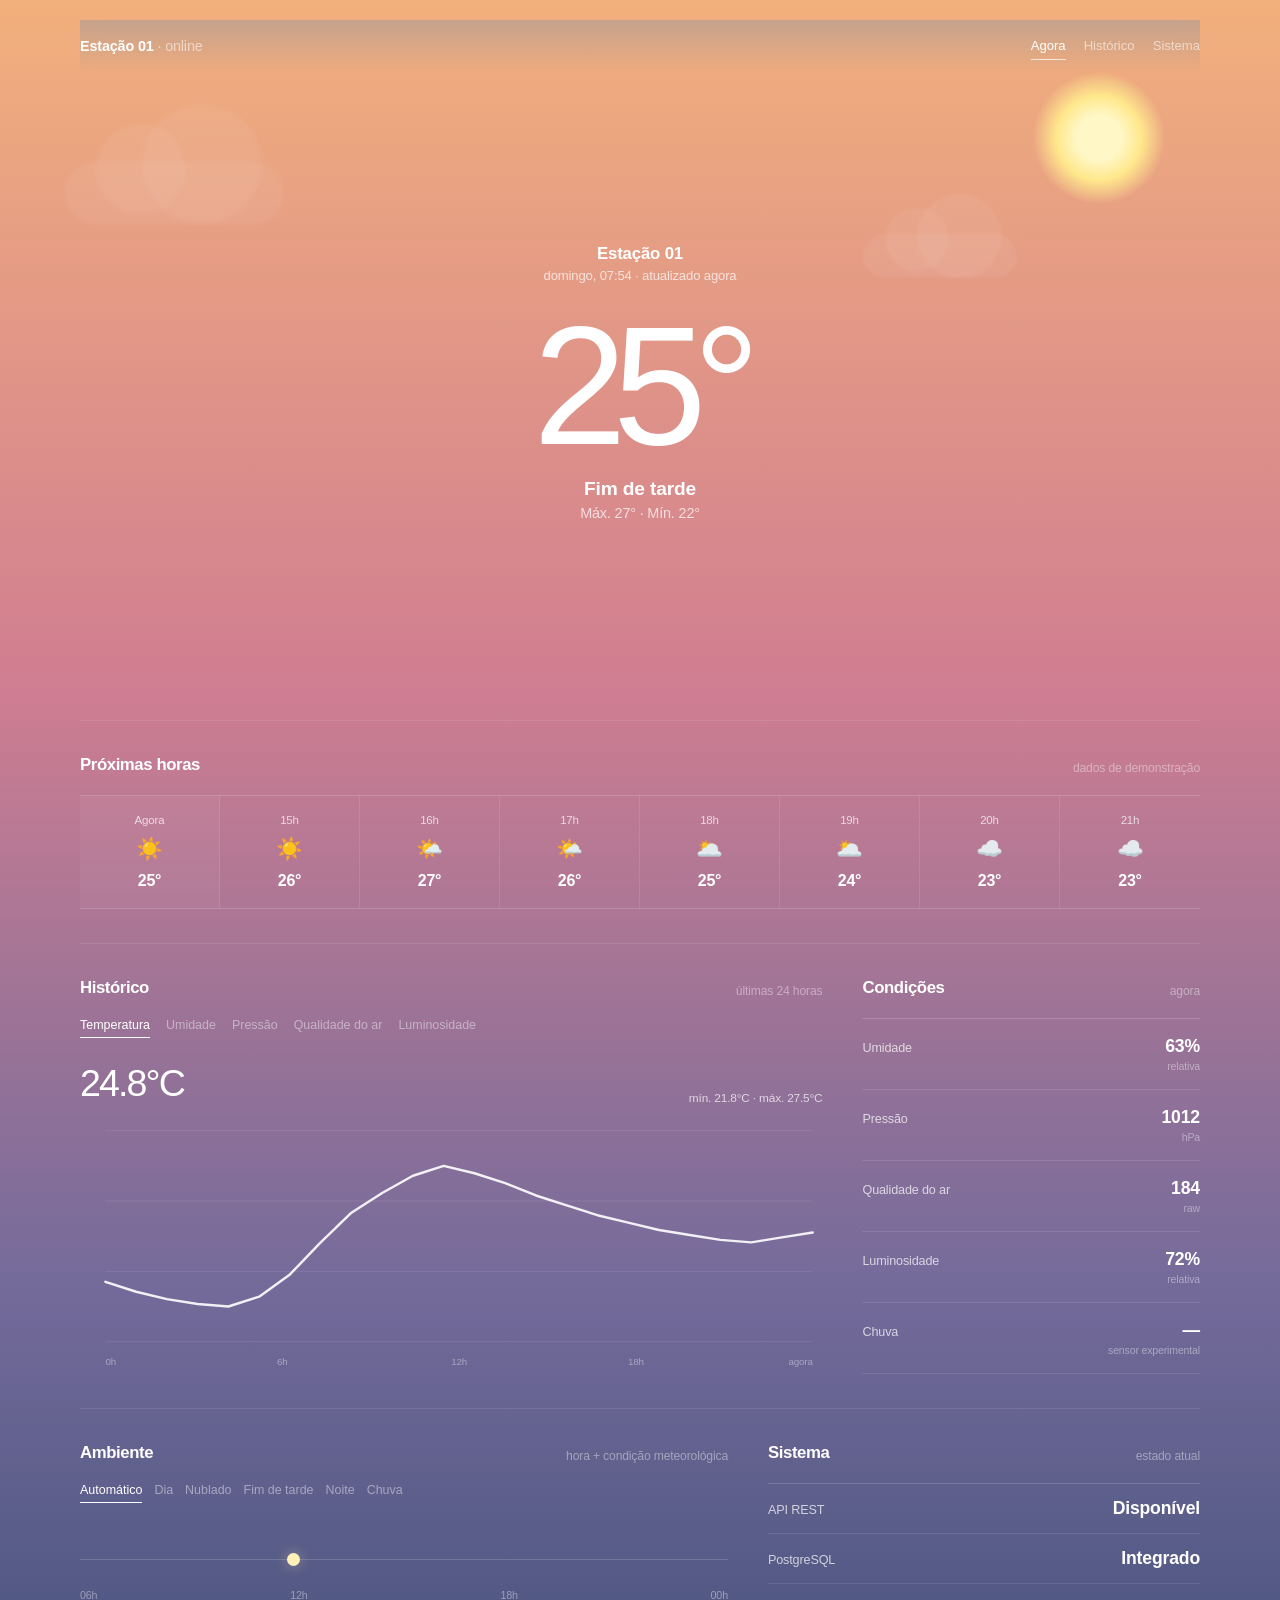
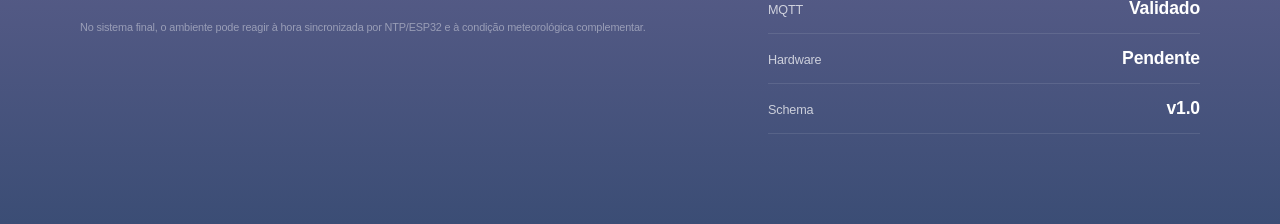
==== commit cf97a3e0: "fix: centralizar destaque principal do preview" ====
--- a/preview/index.html
+++ b/preview/index.html
@@ -53,8 +53,8 @@
 nav button.on{color:#fff;border-bottom-color:rgba(255,255,255,.72)}
 
 .hero{
-  min-height:72vh;display:flex;flex-direction:column;justify-content:center;
-  padding:5vh 0 8vh;
+  min-height:72vh;display:flex;flex-direction:column;justify-content:center;align-items:center;
+  padding:5vh 0 8vh;text-align:center;
 }
 .place{font-size:1.05rem;font-weight:600;margin-bottom:4px}
 .meta{font-size:.82rem;color:var(--muted)}
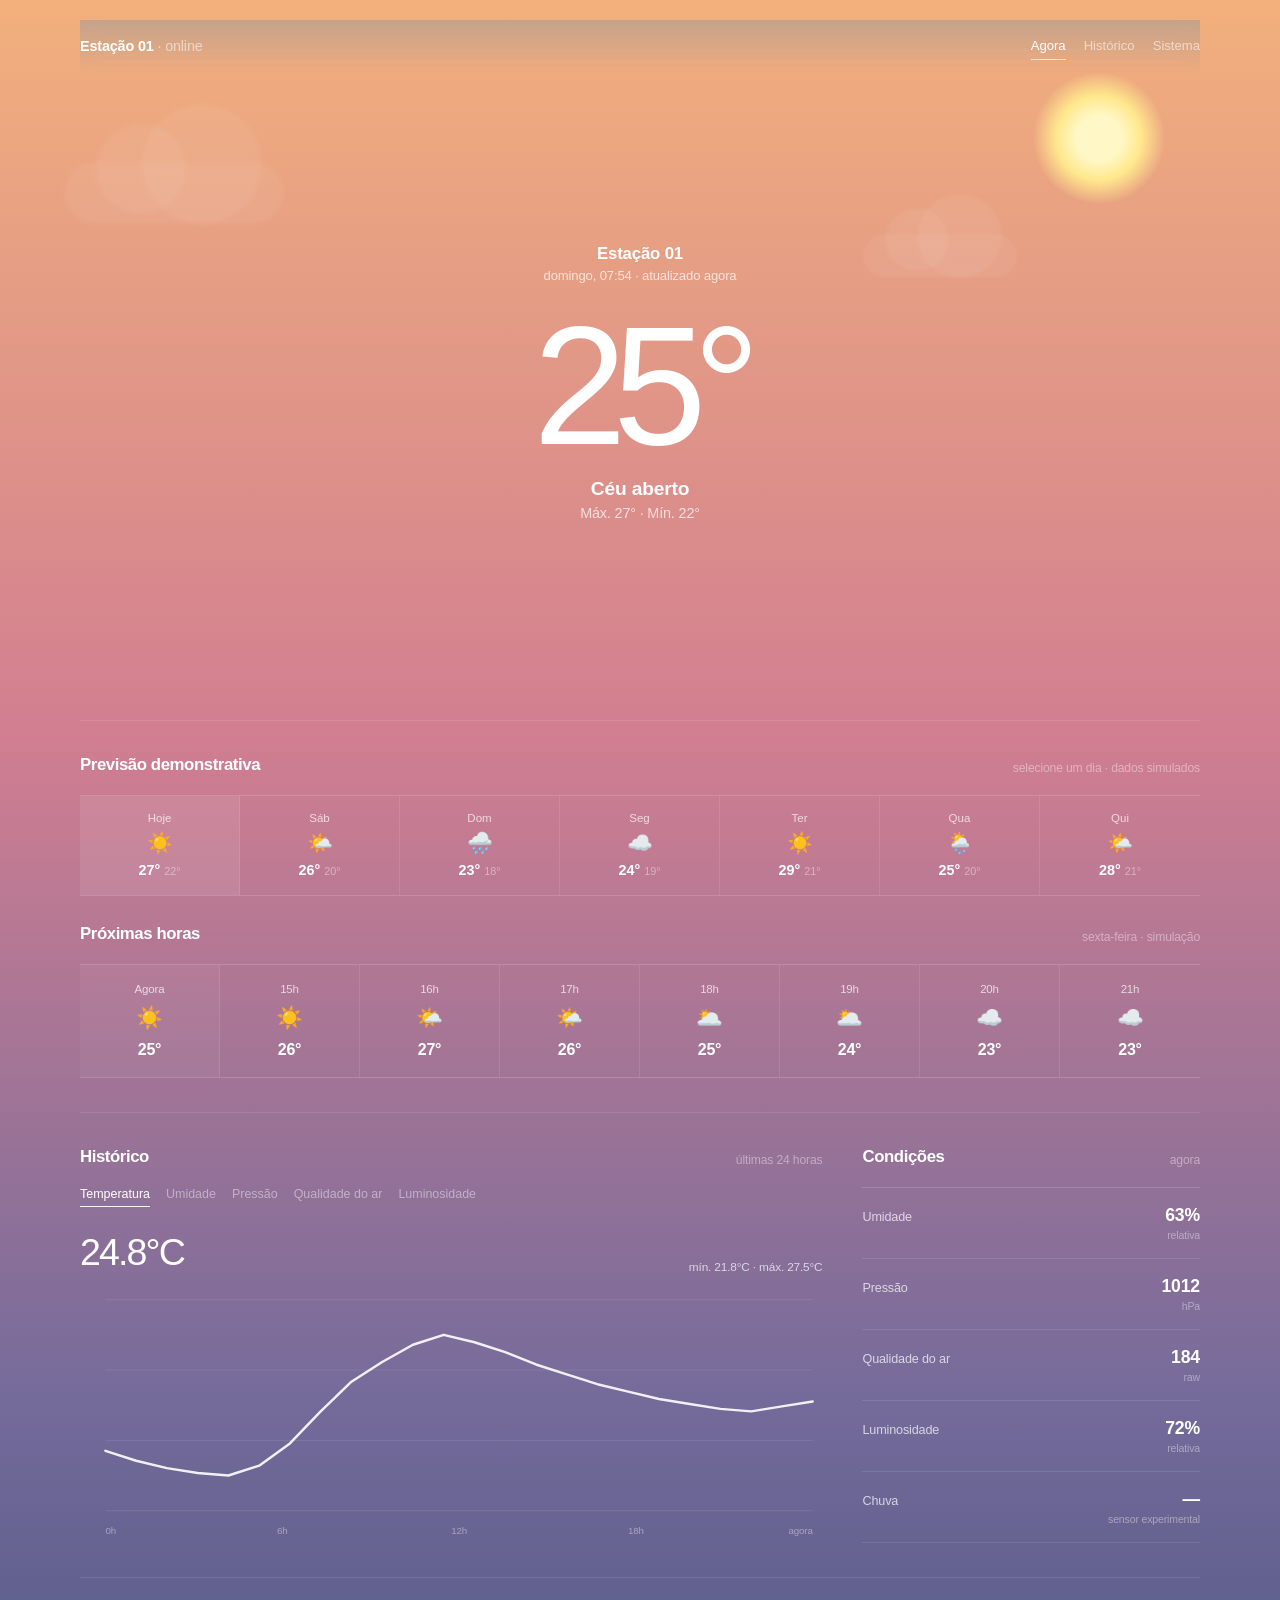
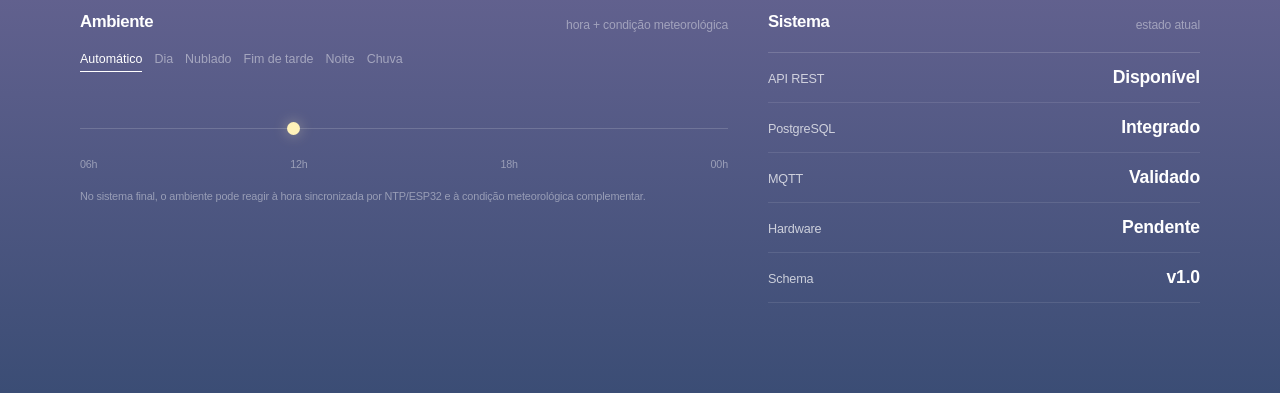
==== commit e6d3e46e: "feat: tornar preview totalmente demonstrativo" ====
--- a/preview/index.html
+++ b/preview/index.html
@@ -67,6 +67,22 @@
 .section-head h2{margin:0;font-size:1.05rem;font-weight:620;letter-spacing:-.025em}
 .section-head p{margin:0;color:var(--faint);font-size:.76rem}
 
+.days{
+  display:grid;grid-template-columns:repeat(7,1fr);border-top:1px solid var(--line);border-bottom:1px solid var(--line);
+  margin-bottom:28px;overflow-x:auto
+}
+.day-btn{
+  min-width:92px;border:0;border-right:1px solid var(--softline);background:transparent;color:var(--fg);
+  font:inherit;padding:16px 10px;cursor:pointer;text-align:center;transition:background .18s ease,transform .18s ease
+}
+.day-btn:last-child{border-right:0}
+.day-btn:hover{background:rgba(255,255,255,.045)}
+.day-btn.on{background:rgba(255,255,255,.09)}
+.day-btn .day-name{display:block;font-size:.72rem;color:var(--muted);margin-bottom:7px}
+.day-btn .day-icon{display:block;font-size:1.3rem;margin-bottom:6px}
+.day-btn .day-temp{font-size:.9rem;font-weight:600}
+.day-btn .day-min{font-size:.68rem;color:var(--faint);margin-left:4px}
+
 .hourly{
   display:grid;grid-template-columns:repeat(8,1fr);gap:0;border-top:1px solid var(--line);border-bottom:1px solid var(--line)
 }
@@ -122,6 +138,7 @@
 
 @media(max-width:820px){
   .content,.system-grid{grid-template-columns:1fr;gap:28px}
+  .days{grid-template-columns:repeat(7,92px)}
   .hourly{grid-template-columns:repeat(8,82px);overflow-x:auto}
 }
 @media(max-width:620px){
@@ -148,23 +165,17 @@
 <section class="hero" id="hero">
   <div class="place">Estação 01</div>
   <div class="meta" id="meta">sexta-feira, 14:00 · atualizado agora</div>
-  <div class="temp">25°</div>
+  <div class="temp" id="heroTemp">25°</div>
   <div class="condition" id="condition">Céu aberto</div>
-  <div class="hilo">Máx. 27° · Mín. 22°</div>
+  <div class="hilo" id="heroHilo">Máx. 27° · Mín. 22°</div>
 </section>
 
 <section class="section">
-  <div class="section-head"><h2>Próximas horas</h2><p>dados de demonstração</p></div>
-  <div class="hourly">
-    <div class="hour now"><div class="time">Agora</div><div class="icon">☀️</div><div class="deg">25°</div></div>
-    <div class="hour"><div class="time">15h</div><div class="icon">☀️</div><div class="deg">26°</div></div>
-    <div class="hour"><div class="time">16h</div><div class="icon">🌤️</div><div class="deg">27°</div></div>
-    <div class="hour"><div class="time">17h</div><div class="icon">🌤️</div><div class="deg">26°</div></div>
-    <div class="hour"><div class="time">18h</div><div class="icon">🌥️</div><div class="deg">25°</div></div>
-    <div class="hour"><div class="time">19h</div><div class="icon">🌥️</div><div class="deg">24°</div></div>
-    <div class="hour"><div class="time">20h</div><div class="icon">☁️</div><div class="deg">23°</div></div>
-    <div class="hour"><div class="time">21h</div><div class="icon">☁️</div><div class="deg">23°</div></div>
-  </div>
+  <div class="section-head"><h2>Previsão demonstrativa</h2><p>selecione um dia · dados simulados</p></div>
+  <div class="days" id="days"></div>
+
+  <div class="section-head"><h2 id="hourlyTitle">Próximas horas</h2><p id="hourlyCaption">sexta-feira · simulação</p></div>
+  <div class="hourly" id="hourly"></div>
 </section>
 
 <section class="section content" id="history">
@@ -177,11 +188,11 @@
   <aside>
     <div class="section-head"><h2>Condições</h2><p>agora</p></div>
     <div class="side-list">
-      <div class="row"><div class="label">Umidade</div><div class="value">63%<span class="sub">relativa</span></div></div>
-      <div class="row"><div class="label">Pressão</div><div class="value">1012<span class="sub">hPa</span></div></div>
-      <div class="row"><div class="label">Qualidade do ar</div><div class="value">184<span class="sub">raw</span></div></div>
-      <div class="row"><div class="label">Luminosidade</div><div class="value">72%<span class="sub">relativa</span></div></div>
-      <div class="row"><div class="label">Chuva</div><div class="value">—<span class="sub">sensor experimental</span></div></div>
+      <div class="row"><div class="label">Umidade</div><div class="value" id="humidityValue">63%<span class="sub">relativa</span></div></div>
+      <div class="row"><div class="label">Pressão</div><div class="value" id="pressureValue">1012<span class="sub">hPa</span></div></div>
+      <div class="row"><div class="label">Qualidade do ar</div><div class="value" id="airValue">184<span class="sub">raw</span></div></div>
+      <div class="row"><div class="label">Luminosidade</div><div class="value" id="lightValue">72%<span class="sub">relativa</span></div></div>
+      <div class="row"><div class="label">Chuva</div><div class="value" id="rainValue">—<span class="sub">sensor experimental</span></div></div>
     </div>
   </aside>
 </section>
@@ -210,43 +221,213 @@
 
 <script>
 const R=document.documentElement;
-addEventListener("pointermove",e=>{R.style.setProperty("--mx",(e.clientX/innerWidth-.5).toFixed(3));R.style.setProperty("--my",(e.clientY/innerHeight-.5).toFixed(3))});
+addEventListener("pointermove",e=>{
+  R.style.setProperty("--mx",(e.clientX/innerWidth-.5).toFixed(3));
+  R.style.setProperty("--my",(e.clientY/innerHeight-.5).toFixed(3));
+});
+
 const stars=document.getElementById("stars");
-for(let i=0;i<60;i++){let s=document.createElement("i");s.className="star";s.style.left=Math.random()*100+"%";s.style.top=Math.random()*55+"%";stars.appendChild(s)}
-document.querySelectorAll("nav button").forEach(b=>b.onclick=()=>{document.querySelectorAll("nav button").forEach(x=>x.classList.remove("on"));b.classList.add("on");document.getElementById(b.dataset.to).scrollIntoView({behavior:"smooth"})});
-
-const D={
-temperature_c:["Temperatura","°C",1,[22.8,22.4,22.1,21.9,21.8,22.2,23.1,24.4,25.6,26.4,27.1,27.5,27.2,26.8,26.3,25.9,25.5,25.2,24.9,24.7,24.5,24.4,24.6,24.8]],
-humidity_pct:["Umidade","%",0,[71,73,74,75,76,74,71,68,64,60,57,55,54,55,57,59,61,62,63,64,65,65,64,63]],
-pressure_hpa:["Pressão"," hPa",0,[1014,1014,1014,1013,1013,1013,1013,1012,1012,1012,1011,1011,1011,1011,1012,1012,1012,1012,1012,1013,1013,1013,1012,1012]],
-air_quality_raw:["Qualidade do ar"," raw",0,[168,170,171,169,166,165,170,176,180,184,190,194,197,192,188,185,182,180,179,181,183,185,184,184]],
-luminosity_pct:["Luminosidade","%",0,[2,1,1,1,2,8,20,38,56,69,78,84,87,83,77,68,55,41,28,17,9,5,3,2]]
+for(let i=0;i<60;i++){
+  const s=document.createElement("i");
+  s.className="star";
+  s.style.left=Math.random()*100+"%";
+  s.style.top=Math.random()*55+"%";
+  stars.appendChild(s);
+}
+
+document.querySelectorAll("nav button").forEach(b=>b.onclick=()=>{
+  document.querySelectorAll("nav button").forEach(x=>x.classList.remove("on"));
+  b.classList.add("on");
+  document.getElementById(b.dataset.to).scrollIntoView({behavior:"smooth"});
+});
+
+const BASE={
+  temperature_c:["Temperatura","°C",1,[22.8,22.4,22.1,21.9,21.8,22.2,23.1,24.4,25.6,26.4,27.1,27.5,27.2,26.8,26.3,25.9,25.5,25.2,24.9,24.7,24.5,24.4,24.6,24.8]],
+  humidity_pct:["Umidade","%",0,[71,73,74,75,76,74,71,68,64,60,57,55,54,55,57,59,61,62,63,64,65,65,64,63]],
+  pressure_hpa:["Pressão"," hPa",0,[1014,1014,1014,1013,1013,1013,1013,1012,1012,1012,1011,1011,1011,1011,1012,1012,1012,1012,1012,1013,1013,1013,1012,1012]],
+  air_quality_raw:["Qualidade do ar"," raw",0,[168,170,171,169,166,165,170,176,180,184,190,194,197,192,188,185,182,180,179,181,183,185,184,184]],
+  luminosity_pct:["Luminosidade","%",0,[2,1,1,1,2,8,20,38,56,69,78,84,87,83,77,68,55,41,28,17,9,5,3,2]]
 };
-let active="temperature_c",pts=[];
-function renderTabs(){let c=document.getElementById("tabs");c.innerHTML="";Object.entries(D).forEach(([k,v])=>{let b=document.createElement("button");b.textContent=v[0];if(k===active)b.className="on";b.onclick=()=>{active=k;renderTabs();renderChart()};c.appendChild(b)})}
+
+const DAYS=[
+  {name:"Hoje",full:"sexta-feira",icon:"☀️",condition:"Céu aberto",theme:"",now:25,max:27,min:22,humidity:63,pressure:1012,air:184,light:72,rain:null,shift:0,hours:[["Agora","☀️",25],["15h","☀️",26],["16h","🌤️",27],["17h","🌤️",26],["18h","🌥️",25],["19h","🌥️",24],["20h","☁️",23],["21h","☁️",23]]},
+  {name:"Sáb",full:"sábado",icon:"🌤️",condition:"Parcialmente nublado",theme:"cloudy",now:24,max:26,min:20,humidity:67,pressure:1011,air:176,light:61,rain:null,shift:-1.4,hours:[["08h","🌤️",21],["10h","🌤️",23],["12h","☀️",25],["14h","☀️",26],["16h","🌤️",25],["18h","🌥️",23],["20h","☁️",22],["22h","☁️",21]]},
+  {name:"Dom",full:"domingo",icon:"🌧️",condition:"Chuva",theme:"rain",now:21,max:23,min:18,humidity:82,pressure:1008,air:158,light:34,rain:"detectada",shift:-3.2,hours:[["08h","☁️",19],["10h","🌧️",20],["12h","🌧️",21],["14h","🌧️",23],["16h","🌦️",22],["18h","☁️",21],["20h","☁️",20],["22h","☁️",19]]},
+  {name:"Seg",full:"segunda-feira",icon:"☁️",condition:"Nublado",theme:"cloudy",now:22,max:24,min:19,humidity:75,pressure:1010,air:169,light:44,rain:null,shift:-2.2,hours:[["08h","☁️",19],["10h","☁️",20],["12h","☁️",22],["14h","🌥️",24],["16h","🌥️",23],["18h","☁️",22],["20h","☁️",21],["22h","☁️",20]]},
+  {name:"Ter",full:"terça-feira",icon:"☀️",condition:"Céu aberto",theme:"",now:27,max:29,min:21,humidity:56,pressure:1013,air:191,light:83,rain:null,shift:1.8,hours:[["08h","☀️",22],["10h","☀️",24],["12h","☀️",27],["14h","☀️",29],["16h","☀️",28],["18h","🌤️",26],["20h","🌤️",24],["22h","🌙",22]]},
+  {name:"Qua",full:"quarta-feira",icon:"🌦️",condition:"Pancadas de chuva",theme:"rain",now:23,max:25,min:20,humidity:79,pressure:1009,air:162,light:48,rain:"detectada",shift:-1.1,hours:[["08h","🌥️",20],["10h","🌦️",21],["12h","🌦️",23],["14h","🌧️",25],["16h","🌦️",24],["18h","☁️",23],["20h","☁️",22],["22h","☁️",21]]},
+  {name:"Qui",full:"quinta-feira",icon:"🌤️",condition:"Sol entre nuvens",theme:"cloudy",now:26,max:28,min:21,humidity:62,pressure:1012,air:181,light:69,rain:null,shift:.8,hours:[["08h","🌤️",21],["10h","🌤️",23],["12h","☀️",26],["14h","☀️",28],["16h","🌤️",27],["18h","🌥️",25],["20h","☁️",23],["22h","☁️",22]]}
+];
+
+let selectedDay=0;
+let active="temperature_c";
+let pts=[];
+let D={};
+
+function scaledDataset(base,dayIndex){
+  const day=DAYS[dayIndex];
+  const tempShift=day.shift;
+  const humShift=day.humidity-DAYS[0].humidity;
+  const pressureShift=day.pressure-DAYS[0].pressure;
+  const airShift=day.air-DAYS[0].air;
+  const lightScale=Math.max(.35,day.light/DAYS[0].light);
+
+  return {
+    temperature_c:[base.temperature_c[0],base.temperature_c[1],base.temperature_c[2],base.temperature_c[3].map(v=>+(v+tempShift).toFixed(1))],
+    humidity_pct:[base.humidity_pct[0],base.humidity_pct[1],base.humidity_pct[2],base.humidity_pct[3].map(v=>Math.max(0,Math.min(100,Math.round(v+humShift))))],
+    pressure_hpa:[base.pressure_hpa[0],base.pressure_hpa[1],base.pressure_hpa[2],base.pressure_hpa[3].map(v=>Math.round(v+pressureShift))],
+    air_quality_raw:[base.air_quality_raw[0],base.air_quality_raw[1],base.air_quality_raw[2],base.air_quality_raw[3].map(v=>Math.max(0,Math.round(v+airShift)))],
+    luminosity_pct:[base.luminosity_pct[0],base.luminosity_pct[1],base.luminosity_pct[2],base.luminosity_pct[3].map(v=>Math.max(0,Math.min(100,Math.round(v*lightScale))))],
+  };
+}
+
+function renderDays(){
+  const el=document.getElementById("days");
+  el.innerHTML="";
+  DAYS.forEach((d,i)=>{
+    const b=document.createElement("button");
+    b.className="day-btn"+(i===selectedDay?" on":"");
+    b.type="button";
+    b.innerHTML='<span class="day-name">'+d.name+'</span><span class="day-icon">'+d.icon+'</span><span class="day-temp">'+d.max+'°</span><span class="day-min">'+d.min+'°</span>';
+    b.onclick=()=>selectDay(i);
+    el.appendChild(b);
+  });
+}
+
+function renderHours(){
+  const day=DAYS[selectedDay];
+  const el=document.getElementById("hourly");
+  el.innerHTML="";
+  day.hours.forEach((h,i)=>{
+    const div=document.createElement("div");
+    div.className="hour"+(i===0?" now":"");
+    div.innerHTML='<div class="time">'+h[0]+'</div><div class="icon">'+h[1]+'</div><div class="deg">'+h[2]+'°</div>';
+    el.appendChild(div);
+  });
+  document.getElementById("hourlyTitle").textContent=selectedDay===0?"Próximas horas":"Ao longo do dia";
+  document.getElementById("hourlyCaption").textContent=day.full+" · simulação";
+}
+
+function renderConditions(){
+  const d=DAYS[selectedDay];
+  document.getElementById("humidityValue").innerHTML=d.humidity+'%<span class="sub">relativa</span>';
+  document.getElementById("pressureValue").innerHTML=d.pressure+'<span class="sub">hPa</span>';
+  document.getElementById("airValue").innerHTML=d.air+'<span class="sub">raw</span>';
+  document.getElementById("lightValue").innerHTML=d.light+'%<span class="sub">relativa</span>';
+  document.getElementById("rainValue").innerHTML=(d.rain?d.rain:"—")+'<span class="sub">sensor experimental</span>';
+}
+
+function updateHero(){
+  const d=DAYS[selectedDay];
+  document.getElementById("heroTemp").textContent=d.now+"°";
+  document.getElementById("condition").textContent=d.condition;
+  document.getElementById("heroHilo").textContent="Máx. "+d.max+"° · Mín. "+d.min+"°";
+  if(selectedDay===0){ clock(); }
+  else{
+    document.getElementById("meta").textContent=d.full+" · demonstração simulada";
+  }
+}
+
+function selectDay(i){
+  selectedDay=i;
+  D=scaledDataset(BASE,selectedDay);
+  renderDays();
+  renderHours();
+  renderConditions();
+  updateHero();
+  renderTabs();
+  renderChart();
+  setTheme(DAYS[selectedDay].theme,true);
+}
+
+function renderTabs(){
+  const c=document.getElementById("tabs");
+  c.innerHTML="";
+  Object.entries(D).forEach(([k,v])=>{
+    const b=document.createElement("button");
+    b.type="button";
+    b.textContent=v[0];
+    if(k===active)b.className="on";
+    b.onclick=()=>{active=k;renderTabs();renderChart()};
+    c.appendChild(b);
+  });
+}
+
 function renderChart(){
-  let [name,u,dec,v]=D[active],W=760,H=260,p={l:26,r:10,t:14,b:30},mn=Math.min(...v),mx=Math.max(...v),sp=Math.max(mx-mn,2),lo=mn-sp*.25,hi=mx+sp*.25;
-  let x=i=>p.l+i*(W-p.l-p.r)/(v.length-1),y=n=>p.t+(hi-n)*(H-p.t-p.b)/(hi-lo);
+  const [name,u,dec,v]=D[active],W=760,H=260,p={l:26,r:10,t:14,b:30};
+  const mn=Math.min(...v),mx=Math.max(...v),sp=Math.max(mx-mn,2),lo=mn-sp*.25,hi=mx+sp*.25;
+  const x=i=>p.l+i*(W-p.l-p.r)/(v.length-1),y=n=>p.t+(hi-n)*(H-p.t-p.b)/(hi-lo);
   pts=v.map((n,i)=>({x:x(i),y:y(n),v:n,i}));
-  let line=pts.map(q=>q.x+","+q.y).join(" "),grid="";
-  for(let i=0;i<4;i++){let yy=p.t+i*(H-p.t-p.b)/3;grid+=`<line x1="${p.l}" y1="${yy}" x2="${W-p.r}" y2="${yy}" stroke="rgba(255,255,255,.10)"/>`}
-  let labs=["0h","6h","12h","18h","agora"].map((z,i)=>`<text x="${p.l+i*(W-p.l-p.r)/4}" y="${H-6}" fill="rgba(255,255,255,.42)" font-size="10" text-anchor="${i===0?"start":i===4?"end":"middle"}">${z}</text>`).join("");
-  chart.innerHTML=grid+`<polyline points="${line}" fill="none" stroke="rgba(255,255,255,.9)" stroke-width="2.5" stroke-linecap="round" stroke-linejoin="round"/><line id="cross" y1="${p.t}" y2="${H-p.b}" stroke="rgba(255,255,255,.35)" opacity="0"/><circle id="focus" r="4.5" fill="#fff" opacity="0"/>`+labs;
-  chartValue.textContent=v.at(-1).toFixed(dec)+u;chartStats.textContent=`mín. ${mn.toFixed(dec)}${u} · máx. ${mx.toFixed(dec)}${u}`;
-}
+  const line=pts.map(q=>q.x+","+q.y).join(" ");
+  let grid="";
+  for(let i=0;i<4;i++){const yy=p.t+i*(H-p.t-p.b)/3;grid+='<line x1="'+p.l+'" y1="'+yy+'" x2="'+(W-p.r)+'" y2="'+yy+'" stroke="rgba(255,255,255,.10)"/>'}
+  const labs=["0h","6h","12h","18h","agora"].map((z,i)=>'<text x="'+(p.l+i*(W-p.l-p.r)/4)+'" y="'+(H-6)+'" fill="rgba(255,255,255,.42)" font-size="10" text-anchor="'+(i===0?"start":i===4?"end":"middle")+'">'+z+'</text>').join("");
+  document.getElementById("chart").innerHTML=grid+'<polyline points="'+line+'" fill="none" stroke="rgba(255,255,255,.9)" stroke-width="2.5" stroke-linecap="round" stroke-linejoin="round"/><line id="cross" y1="'+p.t+'" y2="'+(H-p.b)+'" stroke="rgba(255,255,255,.35)" opacity="0"/><circle id="focus" r="4.5" fill="#fff" opacity="0"/>'+labs;
+  document.getElementById("chartValue").textContent=v.at(-1).toFixed(dec)+u;
+  document.getElementById("chartStats").textContent="mín. "+mn.toFixed(dec)+u+" · máx. "+mx.toFixed(dec)+u;
+}
+
 function move(e){
-  let r=chart.getBoundingClientRect(),cx=e.touches?e.touches[0].clientX:e.clientX,cy=e.touches?e.touches[0].clientY:e.clientY,sx=(cx-r.left)*760/r.width,q=pts.reduce((a,b)=>Math.abs(b.x-sx)<Math.abs(a.x-sx)?b:a),d=D[active];
-  cross.setAttribute("x1",q.x);cross.setAttribute("x2",q.x);cross.setAttribute("opacity","1");focus.setAttribute("cx",q.x);focus.setAttribute("cy",q.y);focus.setAttribute("opacity","1");
-  tip.textContent=String(q.i).padStart(2,"0")+"h · "+q.v.toFixed(d[2])+d[1];tip.style.left=cx+"px";tip.style.top=cy+"px";tip.classList.add("show")
-}
-function leave(){tip.classList.remove("show");cross?.setAttribute("opacity","0");focus?.setAttribute("opacity","0")}
-chart.addEventListener("mousemove",move);chart.addEventListener("mouseleave",leave);chart.addEventListener("touchmove",e=>{e.preventDefault();move(e)},{passive:false});chart.addEventListener("touchend",leave);
-
-function setTheme(n){document.body.className=n;condition.textContent=n==="cloudy"?"Nublado":n==="sunset"?"Fim de tarde":n==="night"?"Céu limpo":n==="rain"?"Chuva":"Céu aberto"}
-function auto(){let h=new Date().getHours();setTheme(h>=5&&h<8?"sunset":h>=8&&h<17?"":h>=17&&h<19?"sunset":"night")}
-document.querySelectorAll("#switch button").forEach(b=>b.onclick=()=>{document.querySelectorAll("#switch button").forEach(x=>x.classList.remove("on"));b.classList.add("on");b.dataset.w==="auto"?auto():setTheme(b.dataset.w)});
-function clock(){let n=new Date();meta.textContent=new Intl.DateTimeFormat("pt-BR",{weekday:"long",hour:"2-digit",minute:"2-digit"}).format(n)+" · atualizado agora";let m=n.getHours()*60+n.getMinutes();marker.style.left="calc("+Math.max(3,Math.min(95,m/1440*100))+"% - 6px)"}
-renderTabs();renderChart();auto();clock();setInterval(clock,30000);
+  const chart=document.getElementById("chart");
+  const r=chart.getBoundingClientRect();
+  const cx=e.touches?e.touches[0].clientX:e.clientX;
+  const cy=e.touches?e.touches[0].clientY:e.clientY;
+  const sx=(cx-r.left)*760/r.width;
+  const q=pts.reduce((a,b)=>Math.abs(b.x-sx)<Math.abs(a.x-sx)?b:a);
+  const d=D[active],cross=document.getElementById("cross"),focus=document.getElementById("focus"),tip=document.getElementById("tip");
+  cross.setAttribute("x1",q.x);cross.setAttribute("x2",q.x);cross.setAttribute("opacity","1");
+  focus.setAttribute("cx",q.x);focus.setAttribute("cy",q.y);focus.setAttribute("opacity","1");
+  tip.textContent=String(q.i).padStart(2,"0")+"h · "+q.v.toFixed(d[2])+d[1];
+  tip.style.left=cx+"px";tip.style.top=cy+"px";tip.classList.add("show");
+}
+function leave(){
+  document.getElementById("tip").classList.remove("show");
+  document.getElementById("cross")?.setAttribute("opacity","0");
+  document.getElementById("focus")?.setAttribute("opacity","0");
+}
+const chart=document.getElementById("chart");
+chart.addEventListener("mousemove",move);
+chart.addEventListener("mouseleave",leave);
+chart.addEventListener("touchmove",e=>{e.preventDefault();move(e)},{passive:false});
+chart.addEventListener("touchend",leave);
+
+function setTheme(n,fromDay=false){
+  document.body.className=n;
+  if(!fromDay){
+    const labels={cloudy:"Nublado",sunset:"Fim de tarde",night:"Céu limpo",rain:"Chuva"};
+    document.getElementById("condition").textContent=labels[n]||"Céu aberto";
+  }
+}
+function auto(){
+  if(selectedDay!==0){setTheme(DAYS[selectedDay].theme,true);return}
+  const h=new Date().getHours();
+  setTheme(h>=5&&h<8?"sunset":h>=8&&h<17?"":h>=17&&h<19?"sunset":"night",true);
+}
+document.querySelectorAll("#switch button").forEach(b=>b.onclick=()=>{
+  document.querySelectorAll("#switch button").forEach(x=>x.classList.remove("on"));
+  b.classList.add("on");
+  b.dataset.w==="auto"?auto():setTheme(b.dataset.w,false);
+});
+
+function clock(){
+  const n=new Date();
+  if(selectedDay===0){
+    document.getElementById("meta").textContent=new Intl.DateTimeFormat("pt-BR",{weekday:"long",hour:"2-digit",minute:"2-digit"}).format(n)+" · atualizado agora";
+  }
+  const m=n.getHours()*60+n.getMinutes();
+  document.getElementById("marker").style.left="calc("+Math.max(3,Math.min(95,m/1440*100))+"% - 6px)";
+}
+
+D=scaledDataset(BASE,0);
+renderDays();
+renderHours();
+renderConditions();
+updateHero();
+renderTabs();
+renderChart();
+auto();
+clock();
+setInterval(clock,30000);
 </script>
 </body>
 </html>
